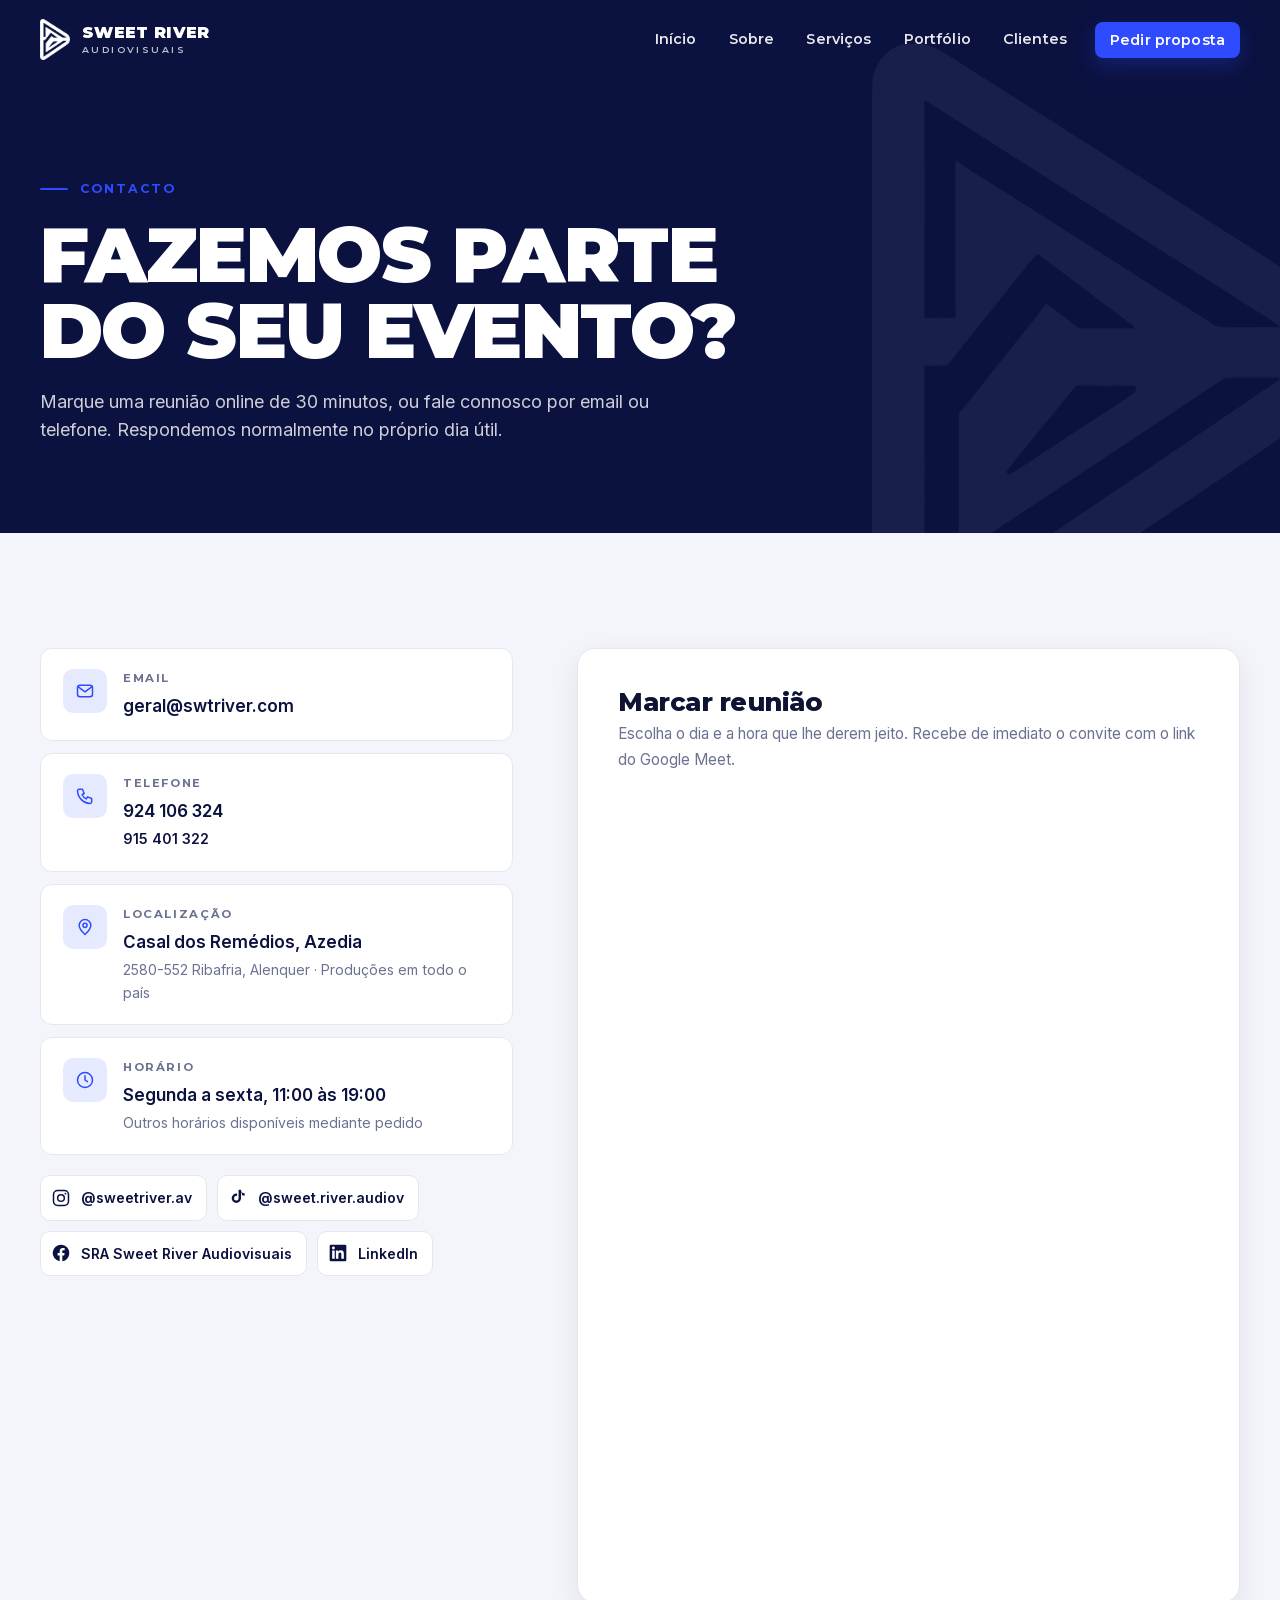
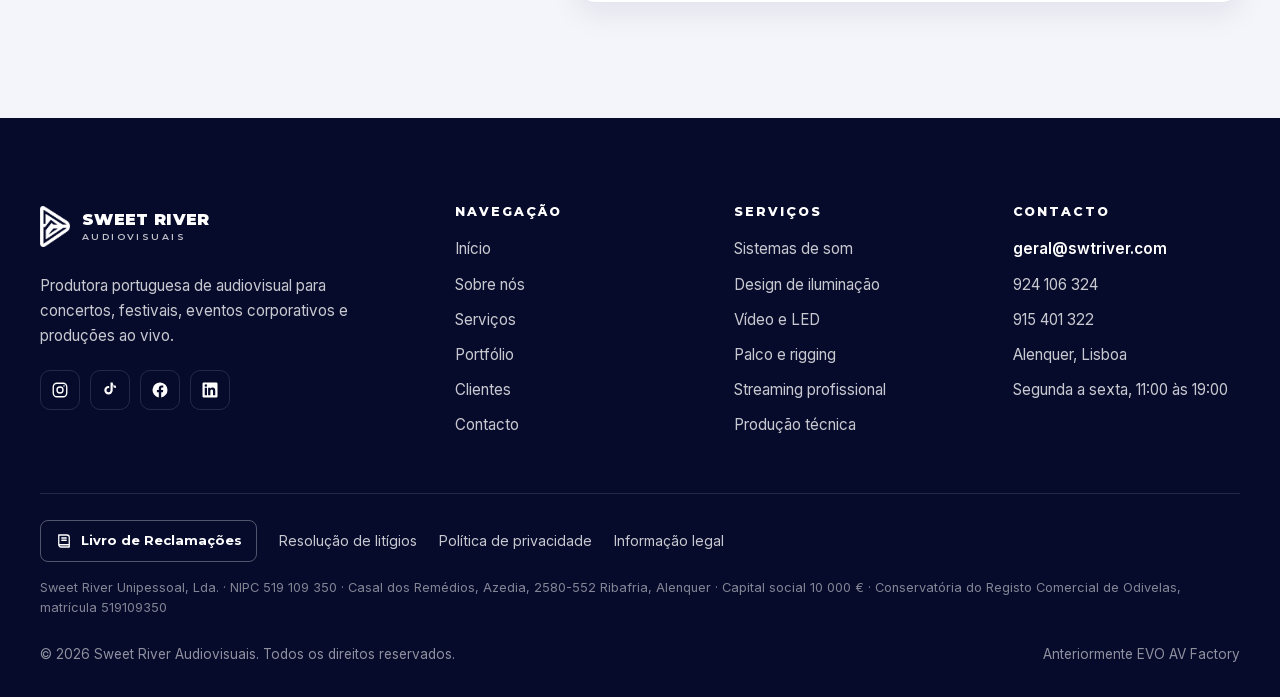
==== contacto.html @ 2d2d6ca2 "Mobile menu: white dropdown panel instead of full-screen overlay Co-Authored-By: Claude Fable 5.1 <n" ====
<!DOCTYPE html>
<html lang="pt">
<head>
  <meta charset="UTF-8" />
  <meta name="viewport" content="width=device-width, initial-scale=1.0" />
  <title>Contacto | Sweet River Audiovisuais</title>
  <meta name="description" content="Peça uma proposta técnica à Sweet River Audiovisuais. Som, iluminação, vídeo, LED, palco e produção para o seu evento. Alenquer, Lisboa. 924 106 324 · geral@swtriver.com" />
  <link rel="canonical" href="https://evoav.pt/contacto.html" />
  <meta property="og:type" content="website" />
  <meta property="og:locale" content="pt_PT" />
  <meta property="og:site_name" content="Sweet River Audiovisuais" />
  <meta property="og:title" content="Contacto | Sweet River Audiovisuais" />
  <meta property="og:description" content="Fazemos parte do seu evento? Peça uma proposta técnica à medida." />
  <meta property="og:url" content="https://evoav.pt/contacto.html" />
  <meta property="og:image" content="https://evoav.pt/imagens/fotos/og-image.jpg" />
  <meta name="theme-color" content="#0b1240" />
  <link rel="icon" type="image/png" sizes="32x32" href="imagens/logo/favicon-32.png" />
  <link rel="icon" type="image/png" sizes="512x512" href="imagens/logo/favicon-512.png" />
  <link rel="apple-touch-icon" href="imagens/logo/apple-touch-icon.png" />
  <link rel="preload" href="assets/fonts/montserrat-latin.woff2" as="font" type="font/woff2" crossorigin />
  <link rel="preload" href="assets/fonts/inter-latin.woff2" as="font" type="font/woff2" crossorigin />
  <link rel="stylesheet" href="assets/css/fonts.css?v=20261106b" />
  <link rel="stylesheet" href="assets/css/style.css?v=20261106b" />
  <script>document.documentElement.classList.add('js');</script>
</head>
<body>
  <a class="skip-link" href="#conteudo">Saltar para o conteúdo</a>

  <nav class="nav" id="nav" aria-label="Navegação principal">
    <div class="container nav__row">
      <a href="index.html" class="brand" aria-label="Sweet River Audiovisuais, início">
        <span class="brand__mark" aria-hidden="true"></span>
        <span class="brand__text"><span class="brand__name">Sweet River</span><span class="brand__sub">Audiovisuais</span></span>
      </a>
      <button class="nav__toggle" id="navToggle" aria-expanded="false" aria-controls="navLinks" aria-label="Abrir menu"><span></span><span></span><span></span></button>
      <ul class="nav__links" id="navLinks">
        <li><a href="index.html">Início</a></li>
        <li><a href="index.html#sobre">Sobre</a></li>
        <li><a href="index.html#servicos">Serviços</a></li>
        <li><a href="portfolio.html">Portfólio</a></li>
        <li><a href="index.html#clientes">Clientes</a></li>
        <li><a href="contacto.html" class="btn btn--primary nav__cta" aria-current="page">Pedir proposta</a></li>
      </ul>
    </div>
  </nav>

  <main id="conteudo">
    <header class="page-head">
      <div class="container">
        <p class="eyebrow" data-reveal>Contacto</p>
        <h1 class="h-display" data-reveal style="--d:.06s">Fazemos parte do seu evento?</h1>
        <p class="lead" data-reveal style="--d:.12s">Marque uma reunião online de 30 minutos, ou fale connosco por email ou telefone. Respondemos normalmente no próprio dia útil.</p>
      </div>
    </header>

    <section class="section section--alt">
      <div class="container contact__grid">

        <div>
          <div class="info-list">
            <div class="info" data-reveal>
              <div class="info__icon" aria-hidden="true"><svg viewBox="0 0 24 24" fill="none"><rect x="3" y="5" width="18" height="14" rx="3" stroke="currentColor" stroke-width="1.8"/><path d="M4 7l8 6 8-6" stroke="currentColor" stroke-width="1.8" stroke-linecap="round" stroke-linejoin="round"/></svg></div>
              <div><span class="info__label">Email</span><a href="mailto:geral@swtriver.com">geral@swtriver.com</a></div>
            </div>
            <div class="info" data-reveal style="--d:.06s">
              <div class="info__icon" aria-hidden="true"><svg viewBox="0 0 24 24" fill="none"><path d="M5 4h4l2 5-2.5 1.5a11 11 0 0 0 5 5L15 13l5 2v4a2 2 0 0 1-2 2A16 16 0 0 1 3 6a2 2 0 0 1 2-2z" stroke="currentColor" stroke-width="1.8" stroke-linecap="round" stroke-linejoin="round"/></svg></div>
              <div><span class="info__label">Telefone</span><a href="tel:+351924106324">924 106 324</a><small><a href="tel:+351915401322">915 401 322</a></small></div>
            </div>
            <div class="info" data-reveal style="--d:.12s">
              <div class="info__icon" aria-hidden="true"><svg viewBox="0 0 24 24" fill="none"><path d="M12 21s7-6.2 7-11a7 7 0 1 0-14 0c0 4.8 7 11 7 11z" stroke="currentColor" stroke-width="1.8" stroke-linejoin="round"/><circle cx="12" cy="10" r="2.5" stroke="currentColor" stroke-width="1.8"/></svg></div>
              <div><span class="info__label">Localização</span><strong>Casal dos Remédios, Azedia</strong><small>2580-552 Ribafria, Alenquer · Produções em todo o país</small></div>
            </div>
            <div class="info" data-reveal style="--d:.18s">
              <div class="info__icon" aria-hidden="true"><svg viewBox="0 0 24 24" fill="none"><circle cx="12" cy="12" r="9" stroke="currentColor" stroke-width="1.8"/><path d="M12 7v5l3 2" stroke="currentColor" stroke-width="1.8" stroke-linecap="round" stroke-linejoin="round"/></svg></div>
              <div><span class="info__label">Horário</span><strong>Segunda a sexta, 11:00 às 19:00</strong><small>Outros horários disponíveis mediante pedido</small></div>
            </div>
          </div>

          <div class="socials" data-reveal style="--d:.24s" aria-label="Redes sociais">
            <a href="https://www.instagram.com/sweetriver.av/" target="_blank" rel="noopener"><svg viewBox="0 0 24 24" fill="none" aria-hidden="true"><rect x="3" y="3" width="18" height="18" rx="5" stroke="currentColor" stroke-width="1.8"/><circle cx="12" cy="12" r="4" stroke="currentColor" stroke-width="1.8"/><circle cx="17.3" cy="6.7" r="1.1" fill="currentColor"/></svg>@sweetriver.av</a>
            <a href="https://www.tiktok.com/@sweet.river.audiov" target="_blank" rel="noopener"><svg viewBox="0 0 24 24" fill="currentColor" aria-hidden="true"><path d="M16.6 5.8a4.3 4.3 0 0 1-1-.1v6.6a5.6 5.6 0 1 1-5.6-5.6c.3 0 .6 0 .9.1v2.9a2.7 2.7 0 1 0 1.8 2.6V2h2.9a4.3 4.3 0 0 0 4.3 4.3v2.9a7.2 7.2 0 0 1-3.3-.8z"/></svg>@sweet.river.audiov</a>
            <a href="https://www.facebook.com/search/pages/?q=SRA%20Sweet%20River%20Audiovisuais" target="_blank" rel="noopener"><svg viewBox="0 0 24 24" fill="currentColor" aria-hidden="true"><path d="M22 12a10 10 0 1 0-11.6 9.9v-7H7.9V12h2.5V9.8c0-2.5 1.5-3.9 3.8-3.9 1.1 0 2.2.2 2.2.2v2.5h-1.3c-1.2 0-1.6.8-1.6 1.6V12h2.8l-.4 2.9h-2.3v7A10 10 0 0 0 22 12z"/></svg>SRA Sweet River Audiovisuais</a>
            <a href="https://www.linkedin.com/search/results/companies/?keywords=SRA%20Sweet%20River%20Audiovisuais" target="_blank" rel="noopener"><svg viewBox="0 0 24 24" fill="currentColor" aria-hidden="true"><path d="M20.4 2H3.6A1.6 1.6 0 0 0 2 3.6v16.8A1.6 1.6 0 0 0 3.6 22h16.8a1.6 1.6 0 0 0 1.6-1.6V3.6A1.6 1.6 0 0 0 20.4 2zM8 19H5V9h3zM6.5 7.7A1.7 1.7 0 1 1 8.2 6a1.7 1.7 0 0 1-1.7 1.7zM19 19h-3v-4.9c0-1.2 0-2.7-1.6-2.7s-1.9 1.3-1.9 2.6V19h-3V9h2.9v1.4a3.2 3.2 0 0 1 2.9-1.6c3.1 0 3.7 2 3.7 4.7z"/></svg>LinkedIn</a>
          </div>
        </div>

        <div class="booking-card" id="reuniao" data-reveal style="--d:.1s">
          <div class="booking-card__head">
            <h2>Marcar reunião</h2>
            <p>Escolha o dia e a hora que lhe derem jeito. Recebe de imediato o convite com o link do Google Meet.</p>
          </div>
          <iframe src="https://calendar.google.com/calendar/appointments/schedules/AcZssZ2dxiLxt9Z3PYQD8b67V5HNtiJbDsd3cSq2D1EoiRdAi0SQQ4Rsc4NX3Q77rBlpBlhRh99kxcdv?gv=true" title="Marcar reunião com a Sweet River Audiovisuais" loading="lazy"></iframe>
        </div>

      </div>
    </section>

  </main>

  <footer class="footer">
    <div class="container">
      <div class="footer__grid">
        <div>
          <a href="index.html" class="brand" aria-label="Sweet River Audiovisuais">
            <span class="brand__mark" aria-hidden="true"></span>
            <span class="brand__text"><span class="brand__name">Sweet River</span><span class="brand__sub">Audiovisuais</span></span>
          </a>
          <p class="footer__tagline">Produtora portuguesa de audiovisual para concertos, festivais, eventos corporativos e produções ao vivo.</p>
          <div class="footer__social">
            <a href="https://www.instagram.com/sweetriver.av/" target="_blank" rel="noopener" aria-label="Instagram"><svg viewBox="0 0 24 24" fill="none" aria-hidden="true"><rect x="3" y="3" width="18" height="18" rx="5" stroke="currentColor" stroke-width="1.8"/><circle cx="12" cy="12" r="4" stroke="currentColor" stroke-width="1.8"/><circle cx="17.3" cy="6.7" r="1.1" fill="currentColor"/></svg></a>
            <a href="https://www.tiktok.com/@sweet.river.audiov" target="_blank" rel="noopener" aria-label="TikTok"><svg viewBox="0 0 24 24" fill="currentColor" aria-hidden="true"><path d="M16.6 5.8a4.3 4.3 0 0 1-1-.1v6.6a5.6 5.6 0 1 1-5.6-5.6c.3 0 .6 0 .9.1v2.9a2.7 2.7 0 1 0 1.8 2.6V2h2.9a4.3 4.3 0 0 0 4.3 4.3v2.9a7.2 7.2 0 0 1-3.3-.8z"/></svg></a>
            <a href="https://www.facebook.com/search/pages/?q=SRA%20Sweet%20River%20Audiovisuais" target="_blank" rel="noopener" aria-label="Facebook"><svg viewBox="0 0 24 24" fill="currentColor" aria-hidden="true"><path d="M22 12a10 10 0 1 0-11.6 9.9v-7H7.9V12h2.5V9.8c0-2.5 1.5-3.9 3.8-3.9 1.1 0 2.2.2 2.2.2v2.5h-1.3c-1.2 0-1.6.8-1.6 1.6V12h2.8l-.4 2.9h-2.3v7A10 10 0 0 0 22 12z"/></svg></a>
            <a href="https://www.linkedin.com/search/results/companies/?keywords=SRA%20Sweet%20River%20Audiovisuais" target="_blank" rel="noopener" aria-label="LinkedIn"><svg viewBox="0 0 24 24" fill="currentColor" aria-hidden="true"><path d="M20.4 2H3.6A1.6 1.6 0 0 0 2 3.6v16.8A1.6 1.6 0 0 0 3.6 22h16.8a1.6 1.6 0 0 0 1.6-1.6V3.6A1.6 1.6 0 0 0 20.4 2zM8 19H5V9h3zM6.5 7.7A1.7 1.7 0 1 1 8.2 6a1.7 1.7 0 0 1-1.7 1.7zM19 19h-3v-4.9c0-1.2 0-2.7-1.6-2.7s-1.9 1.3-1.9 2.6V19h-3V9h2.9v1.4a3.2 3.2 0 0 1 2.9-1.6c3.1 0 3.7 2 3.7 4.7z"/></svg></a>
          </div>
        </div>
        <div>
          <h4>Navegação</h4>
          <ul class="footer__links">
            <li><a href="index.html">Início</a></li>
            <li><a href="index.html#sobre">Sobre nós</a></li>
            <li><a href="index.html#servicos">Serviços</a></li>
            <li><a href="portfolio.html">Portfólio</a></li>
            <li><a href="index.html#clientes">Clientes</a></li>
            <li><a href="contacto.html">Contacto</a></li>
          </ul>
        </div>
        <div>
          <h4>Serviços</h4>
          <ul class="footer__links">
            <li><a href="index.html#servicos">Sistemas de som</a></li>
            <li><a href="index.html#servicos">Design de iluminação</a></li>
            <li><a href="index.html#servicos">Vídeo e LED</a></li>
            <li><a href="index.html#servicos">Palco e rigging</a></li>
            <li><a href="index.html#servicos">Streaming profissional</a></li>
            <li><a href="index.html#servicos">Produção técnica</a></li>
          </ul>
        </div>
        <div>
          <h4>Contacto</h4>
          <ul class="footer__links">
            <li><a href="mailto:geral@swtriver.com"><strong>geral@swtriver.com</strong></a></li>
            <li><a href="tel:+351924106324">924 106 324</a></li>
            <li><a href="tel:+351915401322">915 401 322</a></li>
            <li>Alenquer, Lisboa</li>
            <li>Segunda a sexta, 11:00 às 19:00</li>
          </ul>
        </div>
      </div>
      <div class="footer__legal">
        <ul class="footer__legal-links">
          <li><a class="footer__lr" href="https://www.livroreclamacoes.pt/" target="_blank" rel="noopener"><svg viewBox="0 0 24 24" fill="none" aria-hidden="true"><path d="M5 4h11a3 3 0 0 1 3 3v13H8a3 3 0 0 1-3-3V4zM5 17h14M9 8h6M9 11h6" stroke="currentColor" stroke-width="1.7" stroke-linecap="round" stroke-linejoin="round"/></svg>Livro de Reclamações</a></li>
          <li><a href="legal.html#ral">Resolução de litígios</a></li>
          <li><a href="legal.html#privacidade">Política de privacidade</a></li>
          <li><a href="legal.html">Informação legal</a></li>
        </ul>
        <p>Sweet River Unipessoal, Lda. · NIPC 519 109 350 · Casal dos Remédios, Azedia, 2580-552 Ribafria, Alenquer · Capital social 10 000 € · Conservatória do Registo Comercial de Odivelas, matrícula 519109350</p>
      </div>
      <div class="footer__bottom">
        <span>© <span data-year>2026</span> Sweet River Audiovisuais. Todos os direitos reservados.</span>
        <span>Anteriormente EVO AV Factory</span>
      </div>
    </div>
  </footer>

  <script src="assets/js/main.js?v=20261106b" defer></script>
</body>
</html>
---- assets/css/fonts.css ----
/* Fontes alojadas localmente (Montserrat e Inter, licença OFL) */
@font-face { font-family: 'Inter'; font-style: normal; font-weight: 400 600; font-display: swap; src: url('../fonts/inter-latin-ext.woff2') format('woff2'); unicode-range: U+0100-02BA, U+02BD-02C5, U+02C7-02CC, U+02CE-02D7, U+02DD-02FF, U+0304, U+0308, U+0329, U+1D00-1DBF, U+1E00-1E9F, U+1EF2-1EFF, U+2020, U+20A0-20AB, U+20AD-20C4, U+2113, U+2C60-2C7F, U+A720-A7FF; }
@font-face { font-family: 'Inter'; font-style: normal; font-weight: 400 600; font-display: swap; src: url('../fonts/inter-latin.woff2') format('woff2'); unicode-range: U+0000-00FF, U+0131, U+0152-0153, U+02BB-02BC, U+02C6, U+02DA, U+02DC, U+0304, U+0308, U+0329, U+2000-206F, U+20AC, U+2122, U+2191, U+2193, U+2212, U+2215, U+FEFF, U+FFFD; }
@font-face { font-family: 'Montserrat'; font-style: normal; font-weight: 600 900; font-display: swap; src: url('../fonts/montserrat-latin-ext.woff2') format('woff2'); unicode-range: U+0100-02BA, U+02BD-02C5, U+02C7-02CC, U+02CE-02D7, U+02DD-02FF, U+0304, U+0308, U+0329, U+1D00-1DBF, U+1E00-1E9F, U+1EF2-1EFF, U+2020, U+20A0-20AB, U+20AD-20C4, U+2113, U+2C60-2C7F, U+A720-A7FF; }
@font-face { font-family: 'Montserrat'; font-style: normal; font-weight: 600 900; font-display: swap; src: url('../fonts/montserrat-latin.woff2') format('woff2'); unicode-range: U+0000-00FF, U+0131, U+0152-0153, U+02BB-02BC, U+02C6, U+02DA, U+02DC, U+0304, U+0308, U+0329, U+2000-206F, U+20AC, U+2122, U+2191, U+2193, U+2212, U+2215, U+FEFF, U+FFFD; }
---- assets/css/style.css ----
/* ==========================================================================
   Sweet River Audiovisuais — folha de estilos partilhada
   ========================================================================== */

:root {
  --navy: #0b1240;
  --navy-900: #070b2b;
  --navy-700: #141c55;
  --blue: #2f4bff;
  --blue-600: #2238d6;
  --blue-100: #e6eaff;
  --ink: #0e1333;
  --ink-2: #3a4062;
  --muted: #6b7190;
  --bg: #ffffff;
  --bg-2: #f4f5fa;
  --line: #e4e7f0;
  --line-dark: rgba(255, 255, 255, 0.12);
  --white: #ffffff;

  --font-d: 'Montserrat', 'Helvetica Neue', Arial, sans-serif;
  --font-b: 'Inter', 'Helvetica Neue', Arial, sans-serif;

  --container: 1200px;
  --gutter: clamp(20px, 4vw, 40px);
  --section: clamp(72px, 9vw, 128px);
  --r: 12px;
  --r-lg: 18px;
  --ease: cubic-bezier(0.2, 0.7, 0.2, 1);
  --shadow: 0 10px 30px rgba(11, 18, 64, 0.08);
  --shadow-lg: 0 24px 60px rgba(11, 18, 64, 0.16);
}

/* ---------- Reset ---------- */
*, *::before, *::after { box-sizing: border-box; margin: 0; padding: 0; }
html { scroll-behavior: smooth; scroll-padding-top: 88px; -webkit-text-size-adjust: 100%; }
body {
  font-family: var(--font-b);
  font-size: 17px;
  line-height: 1.65;
  color: var(--ink);
  background: var(--bg);
  -webkit-font-smoothing: antialiased;
  overflow-x: hidden;
}
img, video { display: block; max-width: 100%; }
img { height: auto; }
a { color: inherit; text-decoration: none; }
ul { list-style: none; }
button { font: inherit; color: inherit; background: none; border: 0; cursor: pointer; }
input, select, textarea { font: inherit; color: inherit; }
:focus-visible { outline: 3px solid var(--blue); outline-offset: 3px; border-radius: 4px; }
::selection { background: var(--blue); color: #fff; }

.skip-link {
  position: absolute; left: 16px; top: -60px; z-index: 1000;
  background: var(--blue); color: #fff; padding: 10px 16px; border-radius: 8px; font-weight: 600;
  transition: top .2s;
}
.skip-link:focus { top: 16px; }

/* ---------- Typography ---------- */
h1, h2, h3, h4 { font-family: var(--font-d); font-weight: 800; line-height: 1.02; letter-spacing: -0.02em; color: var(--ink); }
.h-display { font-size: clamp(2.5rem, 6.2vw, 4.8rem); font-weight: 900; text-transform: uppercase; line-height: 0.98; }
.h-section { font-size: clamp(1.9rem, 3.6vw, 2.9rem); }
.h-card { font-size: 1.25rem; font-weight: 800; line-height: 1.2; }
.lead { font-size: clamp(1.05rem, 1.4vw, 1.25rem); color: var(--ink-2); line-height: 1.6; }
.eyebrow {
  display: inline-flex; align-items: center; gap: 12px;
  font-family: var(--font-d); font-size: 0.78rem; font-weight: 700; letter-spacing: 0.16em; text-transform: uppercase;
  color: var(--blue); margin-bottom: 18px;
}
.eyebrow::before { content: ""; width: 28px; height: 2px; background: currentColor; border-radius: 2px; }
.on-dark h1, .on-dark h2, .on-dark h3 { color: #fff; }
.on-dark .lead, .on-dark p { color: rgba(255, 255, 255, 0.78); }
.on-dark .eyebrow { color: #8fa0ff; }

/* ---------- Layout ---------- */
.container { width: min(100% - 2 * var(--gutter), var(--container)); margin-inline: auto; }
.section { padding-block: var(--section); }
.section--tight { padding-block: clamp(56px, 7vw, 96px); }
.section--alt { background: var(--bg-2); }
.section--dark { background: var(--navy); color: #fff; }
.section-head { max-width: 720px; margin-bottom: clamp(40px, 5vw, 64px); }
.section-head--center { margin-inline: auto; text-align: center; }
.section-head--center .eyebrow { justify-content: center; }
.section-head p { margin-top: 16px; }
.section-head--row { display: flex; align-items: flex-end; justify-content: space-between; gap: 32px; max-width: none; }
.section-head--row > div { max-width: 720px; }

/* ---------- Buttons ---------- */
.btn {
  display: inline-flex; align-items: center; justify-content: center; gap: 10px;
  padding: 15px 26px; border-radius: 8px;
  font-family: var(--font-d); font-weight: 700; font-size: 0.95rem; letter-spacing: 0.01em; line-height: 1;
  border: 1.5px solid transparent; transition: background-color .25s var(--ease), color .25s var(--ease), border-color .25s var(--ease), transform .25s var(--ease), box-shadow .25s var(--ease);
  white-space: nowrap;
}
.btn svg { width: 18px; height: 18px; flex: none; transition: transform .25s var(--ease); }
.btn:hover svg { transform: translateX(3px); }
.btn--primary { background: var(--blue); color: #fff; box-shadow: 0 8px 20px rgba(47, 75, 255, 0.25); }
.btn--primary:hover { background: var(--blue-600); transform: translateY(-1px); }
.btn--ghost { border-color: rgba(255, 255, 255, 0.4); color: #fff; }
.btn--ghost:hover { border-color: #fff; background: rgba(255, 255, 255, 0.08); }
.btn--outline { border-color: var(--navy); color: var(--navy); }
.btn--outline:hover { background: var(--navy); color: #fff; }
.btn--lg { padding: 18px 32px; font-size: 1rem; }
.link-arrow {
  display: inline-flex; align-items: center; gap: 8px; font-family: var(--font-d); font-weight: 700; font-size: 0.95rem; color: var(--blue);
}
.link-arrow svg { width: 18px; height: 18px; transition: transform .25s var(--ease); }
.link-arrow:hover svg { transform: translateX(4px); }

/* ---------- Navigation ---------- */
.nav {
  position: fixed; inset: 0 0 auto 0; z-index: 100;
  padding: 18px 0;
  color: #fff;
  transition: background-color .3s var(--ease), color .3s var(--ease), box-shadow .3s var(--ease), padding .3s var(--ease);
}
.nav__row { display: flex; align-items: center; justify-content: space-between; gap: 24px; }
.nav.is-scrolled { background: rgba(255, 255, 255, 0.94); color: var(--ink); box-shadow: 0 1px 0 var(--line), 0 10px 30px rgba(11, 18, 64, 0.06); padding: 12px 0; backdrop-filter: saturate(160%) blur(12px); -webkit-backdrop-filter: saturate(160%) blur(12px); }

.brand { display: inline-flex; align-items: center; gap: 12px; color: inherit; }
.brand__mark {
  width: 30px; height: 41px; flex: none; background: currentColor;
  -webkit-mask: url('../../imagens/logo/mark-white.png') center / contain no-repeat;
  mask: url('../../imagens/logo/mark-white.png') center / contain no-repeat;
}
.brand__text { display: flex; flex-direction: column; line-height: 1; font-family: var(--font-d); }
.brand__name { font-weight: 900; font-size: 1rem; letter-spacing: 0.02em; text-transform: uppercase; }
.brand__sub { font-weight: 600; font-size: 0.58rem; letter-spacing: 0.26em; text-transform: uppercase; margin-top: 4px; opacity: 0.75; }
.nav.is-scrolled .brand__mark { background: var(--navy); }

.nav__links { display: flex; align-items: center; gap: 4px; }
.nav__links a {
  display: inline-block; padding: 10px 14px; border-radius: 8px;
  font-family: var(--font-d); font-weight: 600; font-size: 0.9rem; letter-spacing: 0.01em;
  opacity: 0.9; transition: opacity .2s, background-color .2s;
}
.nav__links a:hover { opacity: 1; background: rgba(255, 255, 255, 0.1); }
.nav.is-scrolled .nav__links a:hover { background: var(--bg-2); }
.nav__links a[aria-current="page"] { opacity: 1; }
.nav__cta { margin-left: 10px; padding: 12px 20px; font-size: 0.88rem; }
.nav.is-scrolled .nav__cta { box-shadow: none; }

.nav__toggle {
  display: none; width: 46px; height: 46px; border-radius: 10px; align-items: center; justify-content: center;
  position: relative; z-index: 2;
}
.nav__toggle span { display: block; width: 22px; height: 2px; background: currentColor; border-radius: 2px; position: absolute; transition: transform .3s var(--ease), opacity .2s; }
.nav__toggle span:nth-child(1) { transform: translateY(-7px); }
.nav__toggle span:nth-child(3) { transform: translateY(7px); }
.nav__toggle[aria-expanded="true"] span:nth-child(1) { transform: rotate(45deg); }
.nav__toggle[aria-expanded="true"] span:nth-child(2) { opacity: 0; }
.nav__toggle[aria-expanded="true"] span:nth-child(3) { transform: rotate(-45deg); }

@media (max-width: 900px) {
  .nav__toggle { display: inline-flex; }
  .brand { position: relative; z-index: 2; }
  .nav.menu-open { color: var(--ink); }
  .nav.menu-open .brand__mark { background: var(--navy); }
  .nav.menu-open::before { content: ""; position: fixed; inset: 0; z-index: 0; background: rgba(11, 18, 64, 0.45); }
  .nav__links {
    position: fixed; left: 0; right: 0; top: 0; z-index: 1;
    max-height: 100svh; overflow-y: auto;
    flex-direction: column; align-items: stretch; gap: 0;
    padding: 78px var(--gutter) 20px;
    background: #fff; color: var(--ink);
    box-shadow: 0 24px 48px rgba(11, 18, 64, 0.16);
    opacity: 0; visibility: hidden; transform: translateY(-10px);
    transition: opacity .25s var(--ease), transform .25s var(--ease), visibility 0s linear .25s;
  }
  .nav__links.is-open { opacity: 1; visibility: visible; transform: none; transition-delay: 0s; }
  .nav__links li { border-top: 1px solid var(--line); }
  .nav__links a { display: block; padding: 15px 0; border-radius: 0; font-size: 1.02rem; font-weight: 600; letter-spacing: 0; opacity: 1; }
  .nav__links a:hover, .nav.is-scrolled .nav__links a:hover { background: transparent; color: var(--blue); }
  .nav__links a[aria-current="page"] { color: var(--blue); }
  .nav__links li:last-child { padding-top: 16px; }
  .nav__links .nav__cta { display: flex; justify-content: center; width: 100%; margin: 0; padding: 15px 20px; font-size: 0.95rem; border-radius: 12px; box-shadow: none; }
  .nav__links .nav__cta[aria-current="page"] { color: #fff; }
}

/* ---------- Hero ---------- */
.hero {
  position: relative; min-height: 100svh; display: flex; align-items: flex-end;
  background: var(--navy); color: #fff; overflow: hidden; isolation: isolate;
}
.hero__media { position: absolute; inset: 0; z-index: -2; }
.hero__media video, .hero__media img { width: 100%; height: 100%; object-fit: cover; }
.hero__overlay {
  position: absolute; inset: 0; z-index: -1;
  background:
    linear-gradient(180deg, rgba(11, 18, 64, 0.55) 0%, rgba(11, 18, 64, 0.25) 40%, rgba(11, 18, 64, 0.85) 100%),
    linear-gradient(90deg, rgba(11, 18, 64, 0.45) 0%, rgba(11, 18, 64, 0) 60%);
}
.hero__inner { padding: 160px 0 0; width: 100%; }
.hero__content { max-width: 860px; padding-bottom: clamp(56px, 8vw, 96px); }
.hero__content .eyebrow { color: #aab6ff; }
.hero__title { color: #fff; margin-bottom: 24px; text-wrap: balance; }
.hero__title em { font-style: normal; color: #8fa0ff; }
.hero__lead { max-width: 620px; color: rgba(255, 255, 255, 0.82); margin-bottom: 36px; }
.hero__actions { display: flex; flex-wrap: wrap; gap: 14px; }
.hero__bar {
  border-top: 1px solid var(--line-dark);
  padding: 20px 0;
}
.hero__bar .container { display: flex; align-items: center; justify-content: space-between; gap: 24px; flex-wrap: wrap; }
.hero__tags { display: flex; flex-wrap: wrap; gap: 8px 22px; font-family: var(--font-d); font-weight: 700; font-size: 0.8rem; letter-spacing: 0.18em; text-transform: uppercase; color: rgba(255, 255, 255, 0.85); }
.hero__tags li { display: flex; align-items: center; gap: 22px; }
.hero__tags li + li::before { content: ""; width: 4px; height: 4px; border-radius: 50%; background: #8fa0ff; }
.hero__scroll { display: inline-flex; align-items: center; gap: 10px; font-size: 0.8rem; color: rgba(255, 255, 255, 0.7); }
.hero__scroll svg { width: 16px; height: 16px; animation: nudge 1.8s var(--ease) infinite; }
@keyframes nudge { 0%, 100% { transform: translateY(0); } 50% { transform: translateY(4px); } }

/* ---------- Page header (sub páginas) ---------- */
.page-head { background: var(--navy); color: #fff; padding: 170px 0 clamp(56px, 7vw, 88px); position: relative; overflow: hidden; }
.page-head::after {
  content: ""; position: absolute; right: -4%; top: 8%; width: 36vw; max-width: 520px; aspect-ratio: 794 / 1081;
  background: url('../../imagens/logo/mark-white.png') center / contain no-repeat; opacity: 0.06; pointer-events: none;
}
.page-head h1 { color: #fff; max-width: 820px; text-wrap: balance; }
.page-head .lead { max-width: 640px; margin-top: 20px; color: rgba(255, 255, 255, 0.8); }

/* ---------- Sobre ---------- */
.about__grid { display: grid; grid-template-columns: minmax(0, 5fr) minmax(0, 6fr); gap: clamp(36px, 6vw, 88px); align-items: center; }
.about__media { position: relative; }
.about__media img { width: 100%; aspect-ratio: 4 / 5; object-fit: cover; border-radius: var(--r-lg); box-shadow: var(--shadow-lg); }
.about__stat {
  position: absolute; left: -16px; bottom: 36px; background: #fff; border-radius: 14px; padding: 18px 22px;
  box-shadow: var(--shadow-lg); display: flex; flex-direction: column; gap: 2px; min-width: 200px;
}
.about__stat strong { font-family: var(--font-d); font-size: 2rem; font-weight: 900; color: var(--navy); line-height: 1; }
.about__stat span { font-size: 0.85rem; color: var(--muted); font-weight: 500; }
.about__text p + p { margin-top: 16px; }
.pillars { display: grid; grid-template-columns: repeat(3, 1fr); gap: 12px; margin-top: 32px; }
.pillars li {
  display: flex; flex-direction: column; gap: 10px; padding: 16px; border: 1px solid var(--line); border-radius: var(--r); background: #fff;
  font-family: var(--font-d); font-weight: 700; font-size: 0.9rem; line-height: 1.25; color: var(--navy);
}
.pillars svg { width: 24px; height: 24px; color: var(--blue); }
.values { display: grid; grid-template-columns: repeat(3, 1fr); gap: clamp(20px, 3vw, 40px); margin-top: clamp(48px, 6vw, 80px); padding-top: clamp(40px, 5vw, 64px); border-top: 1px solid var(--line); }
.values h3 { font-size: 1.1rem; margin-bottom: 8px; display: flex; align-items: center; gap: 10px; }
.values h3::before { content: ""; width: 8px; height: 8px; border-radius: 50%; background: var(--blue); }
.values p { color: var(--ink-2); font-size: 0.98rem; }

/* ---------- Serviços ---------- */
.services { display: grid; grid-template-columns: repeat(3, 1fr); gap: clamp(18px, 2.4vw, 28px); }
.service {
  background: #fff; border: 1px solid var(--line); border-radius: var(--r-lg); overflow: hidden; display: flex; flex-direction: column;
  transition: transform .35s var(--ease), box-shadow .35s var(--ease);
}
.service:hover { transform: translateY(-4px); box-shadow: var(--shadow-lg); }
.service__media { aspect-ratio: 16 / 10; overflow: hidden; background: var(--navy); }
.service__media img { width: 100%; height: 100%; object-fit: cover; transition: transform .8s var(--ease); }
.service:hover .service__media img { transform: scale(1.04); }
.service__body { padding: 26px 26px 28px; display: flex; flex-direction: column; gap: 12px; flex: 1; }
.service__num { font-family: var(--font-d); font-weight: 700; font-size: 0.75rem; letter-spacing: 0.16em; color: var(--blue); }
.service__body p { color: var(--ink-2); font-size: 0.98rem; }
.service__list { margin-top: 6px; display: grid; gap: 8px; padding-top: 14px; border-top: 1px solid var(--line); }
.service__list li { display: flex; gap: 10px; font-size: 0.92rem; color: var(--ink-2); line-height: 1.45; }
.service__list li::before {
  content: ""; flex: none; width: 16px; height: 16px; margin-top: 3px; border-radius: 50%; background: var(--blue-100);
  -webkit-mask: none; position: relative;
}
.service__list li span { flex: 1; }
.service__list li::before {
  background: var(--blue-100) url("data:image/svg+xml,%3Csvg xmlns='http://www.w3.org/2000/svg' viewBox='0 0 16 16'%3E%3Cpath d='M4 8.5l2.5 2.5L12 5.5' fill='none' stroke='%232f4bff' stroke-width='1.8' stroke-linecap='round' stroke-linejoin='round'/%3E%3C/svg%3E") center / 12px no-repeat;
}

.fullprod {
  margin-top: clamp(32px, 4vw, 48px); background: var(--navy); color: #fff; border-radius: var(--r-lg);
  padding: clamp(32px, 4.5vw, 56px); display: grid; grid-template-columns: minmax(0, 2fr) minmax(0, 3fr); gap: clamp(28px, 4vw, 64px);
  position: relative; overflow: hidden;
}
.fullprod::after {
  content: ""; position: absolute; right: -6%; bottom: -30%; width: 34%; aspect-ratio: 794 / 1081;
  background: url('../../imagens/logo/mark-white.png') center / contain no-repeat; opacity: 0.05; pointer-events: none;
}
.fullprod h3 { color: #fff; font-size: clamp(1.5rem, 2.6vw, 2.1rem); margin-bottom: 14px; }
.fullprod p { color: rgba(255, 255, 255, 0.75); }
.fullprod .btn { margin-top: 24px; }
.fullprod__list { display: grid; grid-template-columns: repeat(2, 1fr); gap: 10px 28px; position: relative; z-index: 1; }
.fullprod__list li { display: flex; gap: 12px; align-items: flex-start; font-size: 0.95rem; color: rgba(255, 255, 255, 0.88); line-height: 1.4; padding: 6px 0; border-bottom: 1px solid var(--line-dark); }
.fullprod__list li::before { content: ""; flex: none; width: 6px; height: 6px; margin-top: 9px; border-radius: 50%; background: #8fa0ff; }

/* ---------- Portfólio ---------- */
.reels { display: grid; grid-template-columns: repeat(3, minmax(0, 1fr)); gap: clamp(16px, 2vw, 24px); }
.vtile {
  position: relative; border-radius: var(--r-lg); overflow: hidden; background: var(--navy); cursor: pointer;
  aspect-ratio: 9 / 16; box-shadow: var(--shadow);
}
.vtile--wide { aspect-ratio: 16 / 9; grid-column: 1 / -1; }
.vtile img, .vtile video { width: 100%; height: 100%; object-fit: cover; }
.vtile img { transition: transform .8s var(--ease), opacity .3s; }
.vtile:hover img { transform: scale(1.03); }
.vtile__play {
  position: absolute; inset: 0; display: flex; align-items: center; justify-content: center;
  background: linear-gradient(180deg, rgba(11, 18, 64, 0) 40%, rgba(11, 18, 64, 0.6) 100%);
  color: #fff; transition: opacity .3s;
}
.vtile__btn {
  width: 72px; height: 72px; border-radius: 50%; background: rgba(255, 255, 255, 0.14); border: 1.5px solid rgba(255, 255, 255, 0.5);
  display: flex; align-items: center; justify-content: center; backdrop-filter: blur(8px); -webkit-backdrop-filter: blur(8px);
  transition: transform .3s var(--ease), background-color .3s;
}
.vtile:hover .vtile__btn { transform: scale(1.06); background: var(--blue); border-color: var(--blue); }
.vtile__btn svg { width: 26px; height: 26px; margin-left: 4px; }
.vtile__label { position: absolute; left: 20px; bottom: 18px; right: 20px; font-family: var(--font-d); font-weight: 700; font-size: 0.85rem; letter-spacing: 0.04em; text-transform: uppercase; }
.vtile.is-playing .vtile__play { opacity: 0; pointer-events: none; }
.vtile.is-playing { cursor: default; }
.vtile:focus-visible { outline-offset: 4px; }

.masonry { columns: 3; column-gap: clamp(16px, 2vw, 24px); }
.masonry figure { break-inside: avoid; margin-bottom: clamp(16px, 2vw, 24px); border-radius: var(--r-lg); overflow: hidden; background: var(--navy); box-shadow: var(--shadow); }
.masonry img { width: 100%; height: auto; transition: transform .8s var(--ease); }
.masonry figure:hover img { transform: scale(1.03); }

/* ---------- Clientes ---------- */
.logos { display: grid; grid-template-columns: repeat(4, 1fr); gap: 14px; }
.logos li {
  display: flex; align-items: center; justify-content: center; min-height: 140px; padding: 22px 28px;
  background: #fff; border: 1px solid var(--line); border-radius: var(--r);
  transition: box-shadow .3s var(--ease), border-color .3s var(--ease);
}
.logos li:hover { box-shadow: var(--shadow); border-color: #d6daea; }
.logos img {
  max-height: 72px; max-width: 180px; width: auto; height: auto; object-fit: contain;
  filter: grayscale(1); opacity: 0.72; transition: filter .35s var(--ease), opacity .35s var(--ease);
}
.logos li:hover img { filter: none; opacity: 1; }
.logos__text { font-family: var(--font-d); font-weight: 800; font-size: 0.95rem; line-height: 1.15; text-transform: uppercase; letter-spacing: 0.02em; text-align: center; color: var(--navy); opacity: 0.72; transition: opacity .35s; }
.logos li:hover .logos__text { opacity: 1; }
.events { margin-top: clamp(32px, 4vw, 48px); display: flex; flex-wrap: wrap; align-items: center; justify-content: center; gap: 10px; }
.events__label { width: 100%; text-align: center; font-family: var(--font-d); font-weight: 700; font-size: 0.75rem; letter-spacing: 0.16em; text-transform: uppercase; color: var(--muted); margin-bottom: 6px; }
.events li:not(.events__label) { padding: 8px 14px; border-radius: 999px; background: var(--bg-2); border: 1px solid var(--line); font-size: 0.88rem; font-weight: 500; color: var(--ink-2); }

/* ---------- CTA ---------- */
.cta { background: var(--navy); color: #fff; position: relative; overflow: hidden; }
.cta::after {
  content: ""; position: absolute; right: -3%; top: -10%; width: 30vw; max-width: 440px; aspect-ratio: 794 / 1081;
  background: url('../../imagens/logo/mark-white.png') center / contain no-repeat; opacity: 0.06; pointer-events: none;
}
.cta__grid { display: grid; grid-template-columns: minmax(0, 3fr) minmax(0, 2fr); gap: 40px; align-items: center; position: relative; z-index: 1; }
.cta h2 { color: #fff; font-size: clamp(2rem, 4.4vw, 3.4rem); text-transform: uppercase; font-weight: 900; text-wrap: balance; }
.cta p { color: rgba(255, 255, 255, 0.78); margin-top: 16px; max-width: 560px; }
.cta__actions { display: flex; flex-wrap: wrap; gap: 14px; justify-content: flex-end; }

/* ---------- Contacto ---------- */
.contact__grid { display: grid; grid-template-columns: minmax(0, 5fr) minmax(0, 7fr); gap: clamp(32px, 5vw, 72px); align-items: start; }
.info-list { display: grid; gap: 12px; }
.info {
  display: flex; gap: 16px; align-items: flex-start; padding: 20px 22px; background: #fff; border: 1px solid var(--line); border-radius: var(--r);
  transition: box-shadow .3s var(--ease);
}
.info:hover { box-shadow: var(--shadow); }
.info__icon { flex: none; width: 44px; height: 44px; border-radius: 10px; background: var(--blue-100); color: var(--blue); display: flex; align-items: center; justify-content: center; }
.info__icon svg { width: 20px; height: 20px; }
.info__label { display: block; font-family: var(--font-d); font-weight: 700; font-size: 0.72rem; letter-spacing: 0.14em; text-transform: uppercase; color: var(--muted); margin-bottom: 4px; }
.info a, .info strong { font-weight: 600; color: var(--navy); }
.info a:hover { color: var(--blue); }
.info small { display: block; color: var(--muted); font-size: 0.88rem; margin-top: 2px; }
.socials { display: flex; flex-wrap: wrap; gap: 10px; margin-top: 20px; }
.socials a {
  display: inline-flex; align-items: center; gap: 10px; padding: 10px 14px 10px 10px; border: 1px solid var(--line); border-radius: 10px;
  font-size: 0.88rem; font-weight: 600; color: var(--navy); background: #fff; transition: border-color .25s, color .25s, box-shadow .25s;
}
.socials a:hover { border-color: var(--blue); color: var(--blue); box-shadow: var(--shadow); }
.socials svg { width: 20px; height: 20px; }

.form-card { background: #fff; border: 1px solid var(--line); border-radius: var(--r-lg); padding: clamp(24px, 3.5vw, 44px); box-shadow: var(--shadow); }
.form-card h2 { font-size: 1.6rem; margin-bottom: 6px; }
.form-card > p { color: var(--muted); font-size: 0.95rem; margin-bottom: 26px; }
.form { display: grid; gap: 18px; }
.form__row { display: grid; grid-template-columns: 1fr 1fr; gap: 18px; }
.form__field { display: grid; gap: 7px; }
.form__field label { font-family: var(--font-d); font-weight: 700; font-size: 0.8rem; letter-spacing: 0.04em; color: var(--navy); }
.form__field label span { color: var(--blue); }
.form__field input, .form__field select, .form__field textarea {
  width: 100%; padding: 13px 14px; border: 1.5px solid var(--line); border-radius: 9px; background: var(--bg-2);
  transition: border-color .2s, background-color .2s, box-shadow .2s; font-size: 0.98rem;
}
.form__field input:focus, .form__field select:focus, .form__field textarea:focus { outline: none; border-color: var(--blue); background: #fff; box-shadow: 0 0 0 4px rgba(47, 75, 255, 0.12); }
.form__field textarea { min-height: 150px; resize: vertical; }
.form__field select { appearance: none; -webkit-appearance: none; background-image: url("data:image/svg+xml,%3Csvg xmlns='http://www.w3.org/2000/svg' viewBox='0 0 20 20'%3E%3Cpath d='M6 8l4 4 4-4' fill='none' stroke='%236b7190' stroke-width='1.8' stroke-linecap='round' stroke-linejoin='round'/%3E%3C/svg%3E"); background-repeat: no-repeat; background-position: right 14px center; background-size: 18px; padding-right: 42px; }
.form__hint { font-size: 0.82rem; color: var(--muted); }
.form__hint a { color: var(--blue); font-weight: 500; text-decoration: underline; text-underline-offset: 2px; }
.form__submit { justify-self: start; }
.form__status { display: none; padding: 14px 16px; border-radius: 9px; font-size: 0.95rem; font-weight: 500; }
.form__status.is-ok { display: block; background: #e9f8ef; color: #136c3a; border: 1px solid #bfe8cf; }
.form__status.is-err { display: block; background: #fdecec; color: #9b1c1c; border: 1px solid #f5c2c2; }
.form__honey { position: absolute; left: -9999px; width: 1px; height: 1px; opacity: 0; }

/* ---------- Marcação de reunião (Google Calendar) ---------- */
.booking-card { background: #fff; border: 1px solid var(--line); border-radius: var(--r-lg); box-shadow: var(--shadow); overflow: hidden; }
.booking-card__head { padding: clamp(24px, 3.5vw, 40px) clamp(24px, 3.5vw, 40px) 10px; }
.booking-card__head h2 { font-size: 1.6rem; margin-bottom: 6px; }
.booking-card__head p { color: var(--muted); font-size: 0.95rem; }
.booking-card iframe { display: block; width: 100%; height: 820px; border: 0; }
@media (max-width: 640px) { .booking-card iframe { height: 880px; } }

/* ---------- Footer ---------- */
.footer { background: var(--navy-900); color: rgba(255, 255, 255, 0.78); padding: clamp(56px, 7vw, 88px) 0 32px; }
.footer__grid { display: grid; grid-template-columns: minmax(0, 1.6fr) repeat(3, minmax(0, 1fr)); gap: clamp(28px, 4vw, 56px); padding-bottom: clamp(36px, 5vw, 56px); border-bottom: 1px solid var(--line-dark); }
.footer .brand { color: #fff; }
.footer__tagline { margin-top: 18px; max-width: 360px; font-size: 0.95rem; }
.footer h4 { color: #fff; font-size: 0.78rem; letter-spacing: 0.16em; text-transform: uppercase; margin-bottom: 18px; }
.footer__links { display: grid; gap: 10px; font-size: 0.95rem; }
.footer__links a:hover { color: #fff; }
.footer__links strong { color: #fff; font-weight: 600; }
.footer__social { display: flex; gap: 10px; margin-top: 22px; }
.footer__social a { width: 40px; height: 40px; border-radius: 10px; border: 1px solid var(--line-dark); display: flex; align-items: center; justify-content: center; color: #fff; transition: background-color .25s, border-color .25s; }
.footer__social a:hover { background: var(--blue); border-color: var(--blue); }
.footer__social svg { width: 18px; height: 18px; }
.footer__bottom { display: flex; flex-wrap: wrap; justify-content: space-between; gap: 10px 24px; padding-top: 24px; font-size: 0.85rem; color: rgba(255, 255, 255, 0.55); }

/* ---------- Rodapé: informação legal ---------- */
.footer__legal { padding-top: 26px; display: grid; gap: 16px; }
.footer__legal p { font-size: 0.8rem; color: rgba(255, 255, 255, 0.5); line-height: 1.6; }
.footer__legal-links { display: flex; flex-wrap: wrap; align-items: center; gap: 10px 22px; font-size: 0.88rem; }
.footer__legal-links a { color: rgba(255, 255, 255, 0.78); }
.footer__legal-links a:hover { color: #fff; }
.footer__lr { display: inline-flex; align-items: center; gap: 8px; padding: 9px 14px; border: 1px solid rgba(255, 255, 255, 0.3); border-radius: 8px; color: #fff !important; font-family: var(--font-d); font-weight: 700; font-size: 0.82rem; transition: background-color .25s, border-color .25s; }
.footer__lr:hover { background: var(--blue); border-color: var(--blue); }
.footer__lr svg { width: 18px; height: 18px; }

/* ---------- Página legal ---------- */
.legal { max-width: 820px; }
.legal__toc { display: flex; flex-wrap: wrap; gap: 8px; margin-bottom: 8px; }
.legal__toc a { display: inline-block; padding: 8px 14px; border-radius: 999px; background: var(--bg-2); border: 1px solid var(--line); font-size: 0.88rem; font-weight: 500; color: var(--navy); transition: border-color .2s, color .2s; }
.legal__toc a:hover { border-color: var(--blue); color: var(--blue); }
.legal h2 { font-size: 1.55rem; margin: clamp(40px, 5vw, 56px) 0 14px; scroll-margin-top: 110px; }
.legal h3 { font-size: 1.08rem; margin: 26px 0 8px; }
.legal p, .legal li { color: var(--ink-2); font-size: 1rem; }
.legal p + p { margin-top: 12px; }
.legal ul:not(.legal__toc) { padding-left: 20px; list-style: disc; display: grid; gap: 6px; margin: 10px 0; }
.legal a:not(.btn):not(.legal__toc a) { color: var(--blue); font-weight: 500; text-decoration: underline; text-underline-offset: 3px; }
.legal .btn { margin: 6px 0 10px; white-space: normal; text-align: center; }
.legal table { width: 100%; border-collapse: collapse; margin: 14px 0 6px; font-size: 0.95rem; }
.legal th, .legal td { text-align: left; padding: 11px 12px; border-bottom: 1px solid var(--line); vertical-align: top; }
.legal th { width: 32%; color: var(--navy); font-family: var(--font-d); font-weight: 700; font-size: 0.76rem; letter-spacing: 0.06em; text-transform: uppercase; }
.legal td { color: var(--ink); }
.legal__updated { margin-top: 40px; font-size: 0.85rem; color: var(--muted); }
@media (max-width: 640px) { .legal th, .legal td { display: block; width: auto; } .legal th { padding-bottom: 2px; border: 0; } .legal td { padding-top: 0; } }

/* ---------- Reveal ---------- */
html.js [data-reveal] { opacity: 0; transform: translateY(18px); transition: opacity .8s var(--ease), transform .8s var(--ease); transition-delay: var(--d, 0s); }
html.js [data-reveal].is-in { opacity: 1; transform: none; }

@media (prefers-reduced-motion: reduce) {
  html { scroll-behavior: auto; }
  html.js [data-reveal] { opacity: 1; transform: none; transition: none; }
  .hero__scroll svg { animation: none; }
  .service, .service__media img, .vtile img, .masonry img, .btn { transition: none; }
}

/* ---------- Responsive ---------- */
@media (max-width: 1100px) {
  .logos { grid-template-columns: repeat(3, 1fr); }
}
@media (max-width: 960px) {
  .services { grid-template-columns: repeat(2, 1fr); }
  .about__grid { grid-template-columns: 1fr; }
  .about__media { max-width: 520px; }
  .about__stat { left: 16px; bottom: -22px; }
  .fullprod { grid-template-columns: 1fr; }
  .cta__grid { grid-template-columns: 1fr; }
  .cta__actions { justify-content: flex-start; }
  .contact__grid { grid-template-columns: 1fr; }
  .footer__grid { grid-template-columns: 1fr 1fr; }
  .masonry { columns: 2; }
  .section-head--row { flex-direction: column; align-items: flex-start; gap: 16px; }
}
@media (max-width: 640px) {
  body { font-size: 16px; }
  .hero__inner { padding-top: 120px; }
  .hero__bar .container { justify-content: center; }
  .hero__scroll { display: none; }
  .hero__tags { justify-content: center; gap: 8px 16px; }
  .hero__tags li { gap: 16px; }
  .hero__actions .btn { width: 100%; }
  .services { grid-template-columns: 1fr; }
  .pillars { grid-template-columns: 1fr; }
  .values { grid-template-columns: 1fr; gap: 24px; }
  .fullprod__list { grid-template-columns: 1fr; }
  .reels { grid-template-columns: 1fr; }
  .vtile { max-width: 420px; margin-inline: auto; }
  .vtile--wide { max-width: none; }
  .logos { grid-template-columns: repeat(2, 1fr); gap: 10px; }
  .logos li { min-height: 104px; padding: 18px; }
  .logos img { max-height: 56px; max-width: 130px; }
  .form__row { grid-template-columns: 1fr; }
  .footer__grid { grid-template-columns: 1fr; }
  .masonry { columns: 1; }
  .page-head { padding-top: 130px; }
  .cta__actions .btn { width: 100%; }
}
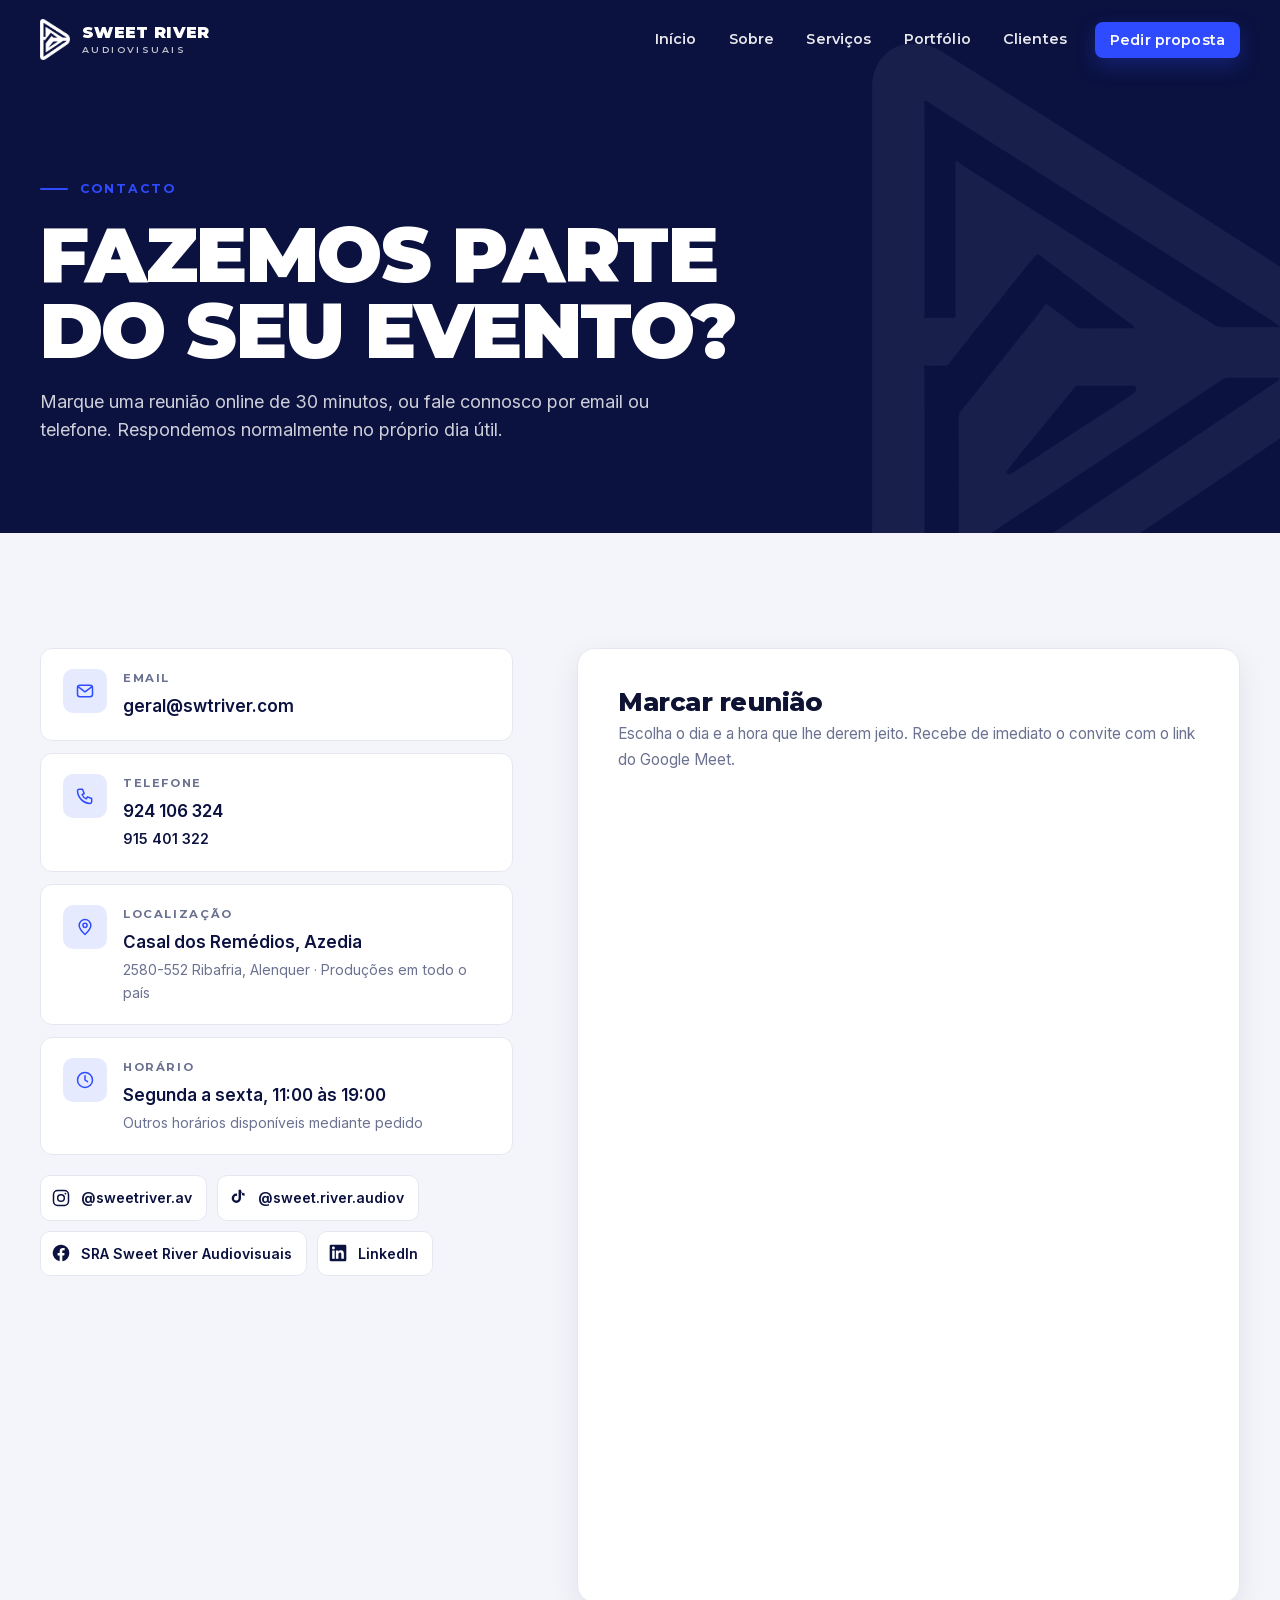
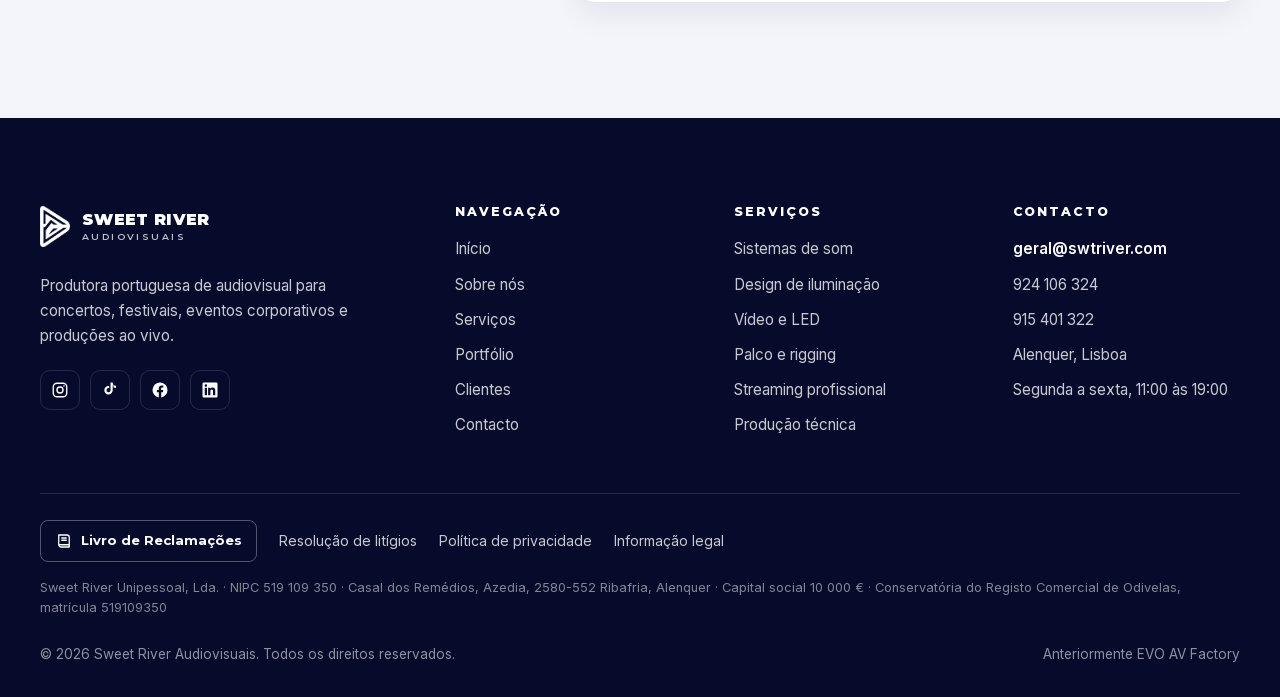
==== commit 0a3ae070: "Reveal: primeiro ecrã por CSS e rede de segurança sem JavaScript Co-Authored-By: Claude Fable 5.1 <n" ====
--- a/contacto.html
+++ b/contacto.html
@@ -19,8 +19,8 @@
   <link rel="apple-touch-icon" href="imagens/logo/apple-touch-icon.png" />
   <link rel="preload" href="assets/fonts/montserrat-latin.woff2" as="font" type="font/woff2" crossorigin />
   <link rel="preload" href="assets/fonts/inter-latin.woff2" as="font" type="font/woff2" crossorigin />
-  <link rel="stylesheet" href="assets/css/fonts.css?v=20261106b" />
-  <link rel="stylesheet" href="assets/css/style.css?v=20261106b" />
+  <link rel="stylesheet" href="assets/css/fonts.css?v=20261106c" />
+  <link rel="stylesheet" href="assets/css/style.css?v=20261106c" />
   <script>document.documentElement.classList.add('js');</script>
 </head>
 <body>
@@ -162,6 +162,6 @@
     </div>
   </footer>
 
-  <script src="assets/js/main.js?v=20261106b" defer></script>
+  <script src="assets/js/main.js?v=20261106c" defer></script>
 </body>
 </html>
--- a/assets/css/style.css
+++ b/assets/css/style.css
@@ -444,12 +444,15 @@
 @media (max-width: 640px) { .legal th, .legal td { display: block; width: auto; } .legal th { padding-bottom: 2px; border: 0; } .legal td { padding-top: 0; } }
 
 /* ---------- Reveal ---------- */
-html.js [data-reveal] { opacity: 0; transform: translateY(18px); transition: opacity .8s var(--ease), transform .8s var(--ease); transition-delay: var(--d, 0s); }
+@keyframes reveal-auto { to { opacity: 1; transform: none; } }
+html.js [data-reveal] { opacity: 0; transform: translateY(18px); transition: opacity .8s var(--ease), transform .8s var(--ease); transition-delay: var(--d, 0s); animation: reveal-auto .8s var(--ease) 2.5s forwards; }
 html.js [data-reveal].is-in { opacity: 1; transform: none; }
+/* primeiro ecrã: entra sempre por CSS, sem depender de JavaScript */
+html.js .hero [data-reveal], html.js .page-head [data-reveal] { animation: reveal-auto .8s var(--ease) calc(var(--d, 0s) + .1s) forwards; }
 
 @media (prefers-reduced-motion: reduce) {
   html { scroll-behavior: auto; }
-  html.js [data-reveal] { opacity: 1; transform: none; transition: none; }
+  html.js [data-reveal] { opacity: 1; transform: none; transition: none; animation: none; }
   .hero__scroll svg { animation: none; }
   .service, .service__media img, .vtile img, .masonry img, .btn { transition: none; }
 }
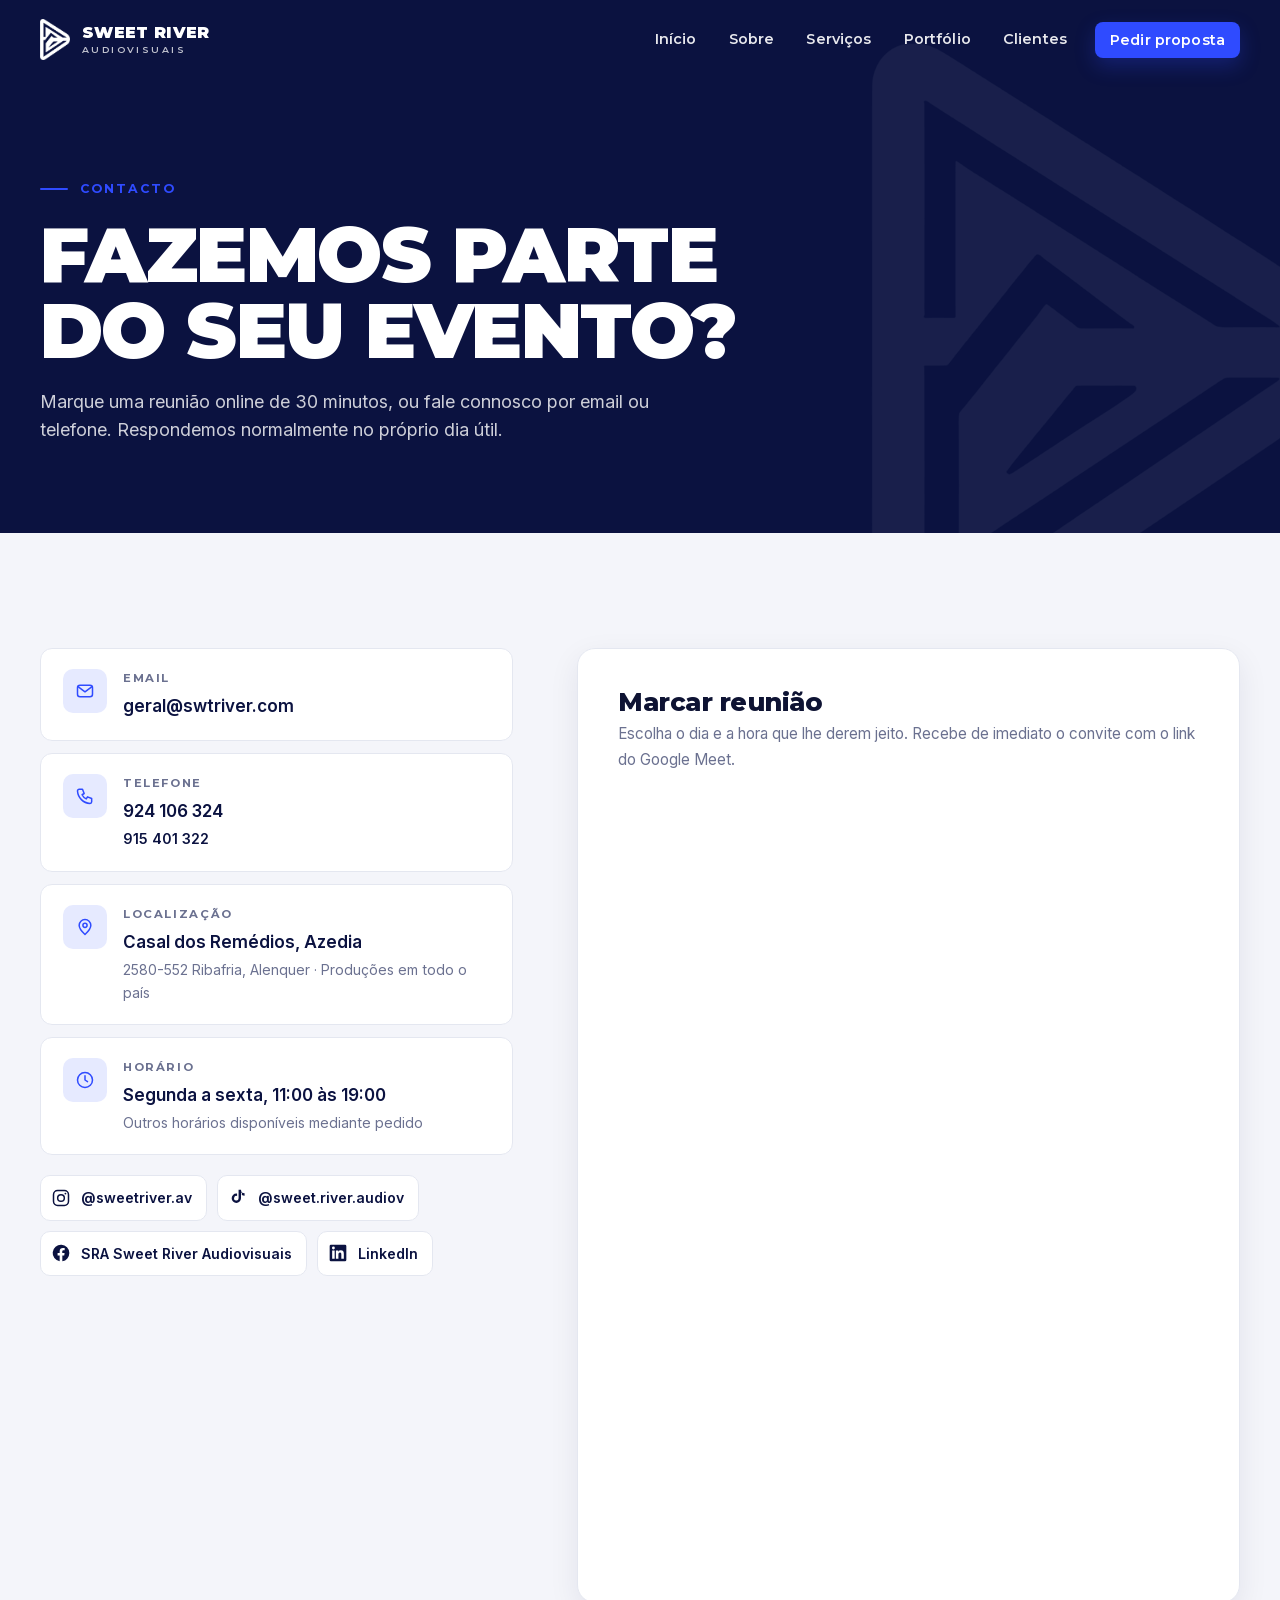
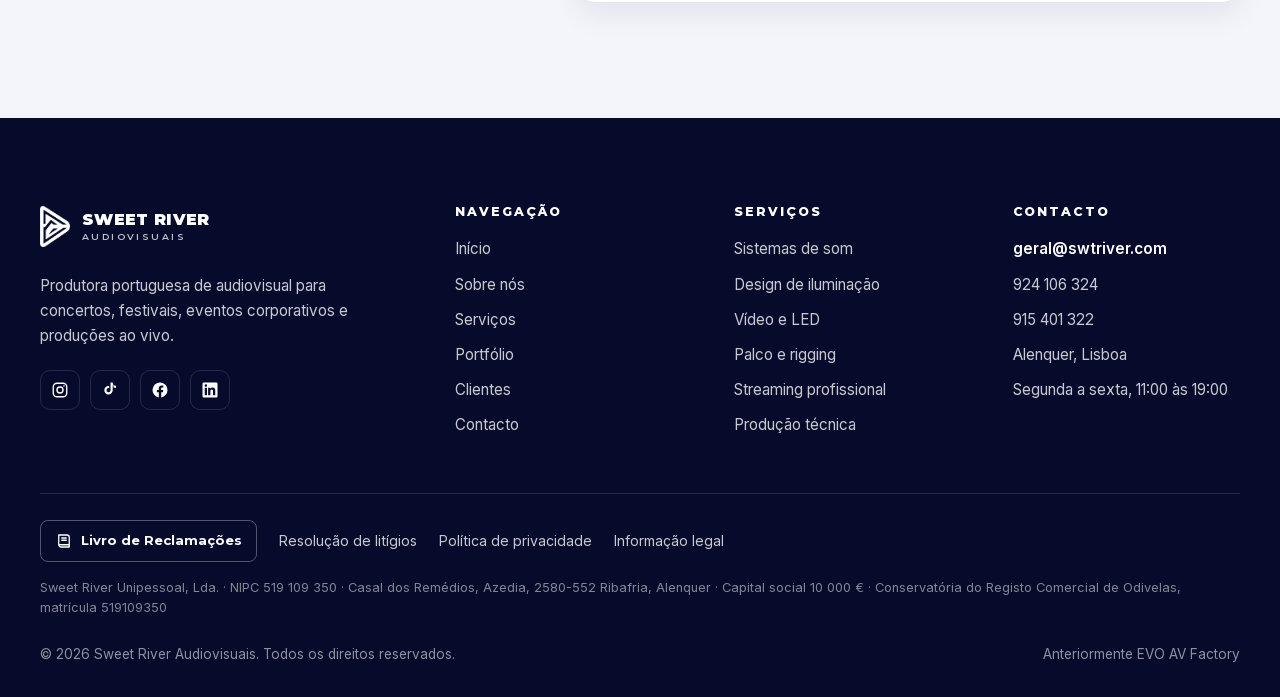
==== commit 8cc2baa4: "Domínio principal passa a swtriver.com Co-Authored-By: Claude Fable 5.1 <noreply@anthropic.com>" ====
--- a/contacto.html
+++ b/contacto.html
@@ -5,14 +5,14 @@
   <meta name="viewport" content="width=device-width, initial-scale=1.0" />
   <title>Contacto | Sweet River Audiovisuais</title>
   <meta name="description" content="Peça uma proposta técnica à Sweet River Audiovisuais. Som, iluminação, vídeo, LED, palco e produção para o seu evento. Alenquer, Lisboa. 924 106 324 · geral@swtriver.com" />
-  <link rel="canonical" href="https://evoav.pt/contacto.html" />
+  <link rel="canonical" href="https://swtriver.com/contacto.html" />
   <meta property="og:type" content="website" />
   <meta property="og:locale" content="pt_PT" />
   <meta property="og:site_name" content="Sweet River Audiovisuais" />
   <meta property="og:title" content="Contacto | Sweet River Audiovisuais" />
   <meta property="og:description" content="Fazemos parte do seu evento? Peça uma proposta técnica à medida." />
-  <meta property="og:url" content="https://evoav.pt/contacto.html" />
-  <meta property="og:image" content="https://evoav.pt/imagens/fotos/og-image.jpg" />
+  <meta property="og:url" content="https://swtriver.com/contacto.html" />
+  <meta property="og:image" content="https://swtriver.com/imagens/fotos/og-image.jpg" />
   <meta name="theme-color" content="#0b1240" />
   <link rel="icon" type="image/png" sizes="32x32" href="imagens/logo/favicon-32.png" />
   <link rel="icon" type="image/png" sizes="512x512" href="imagens/logo/favicon-512.png" />
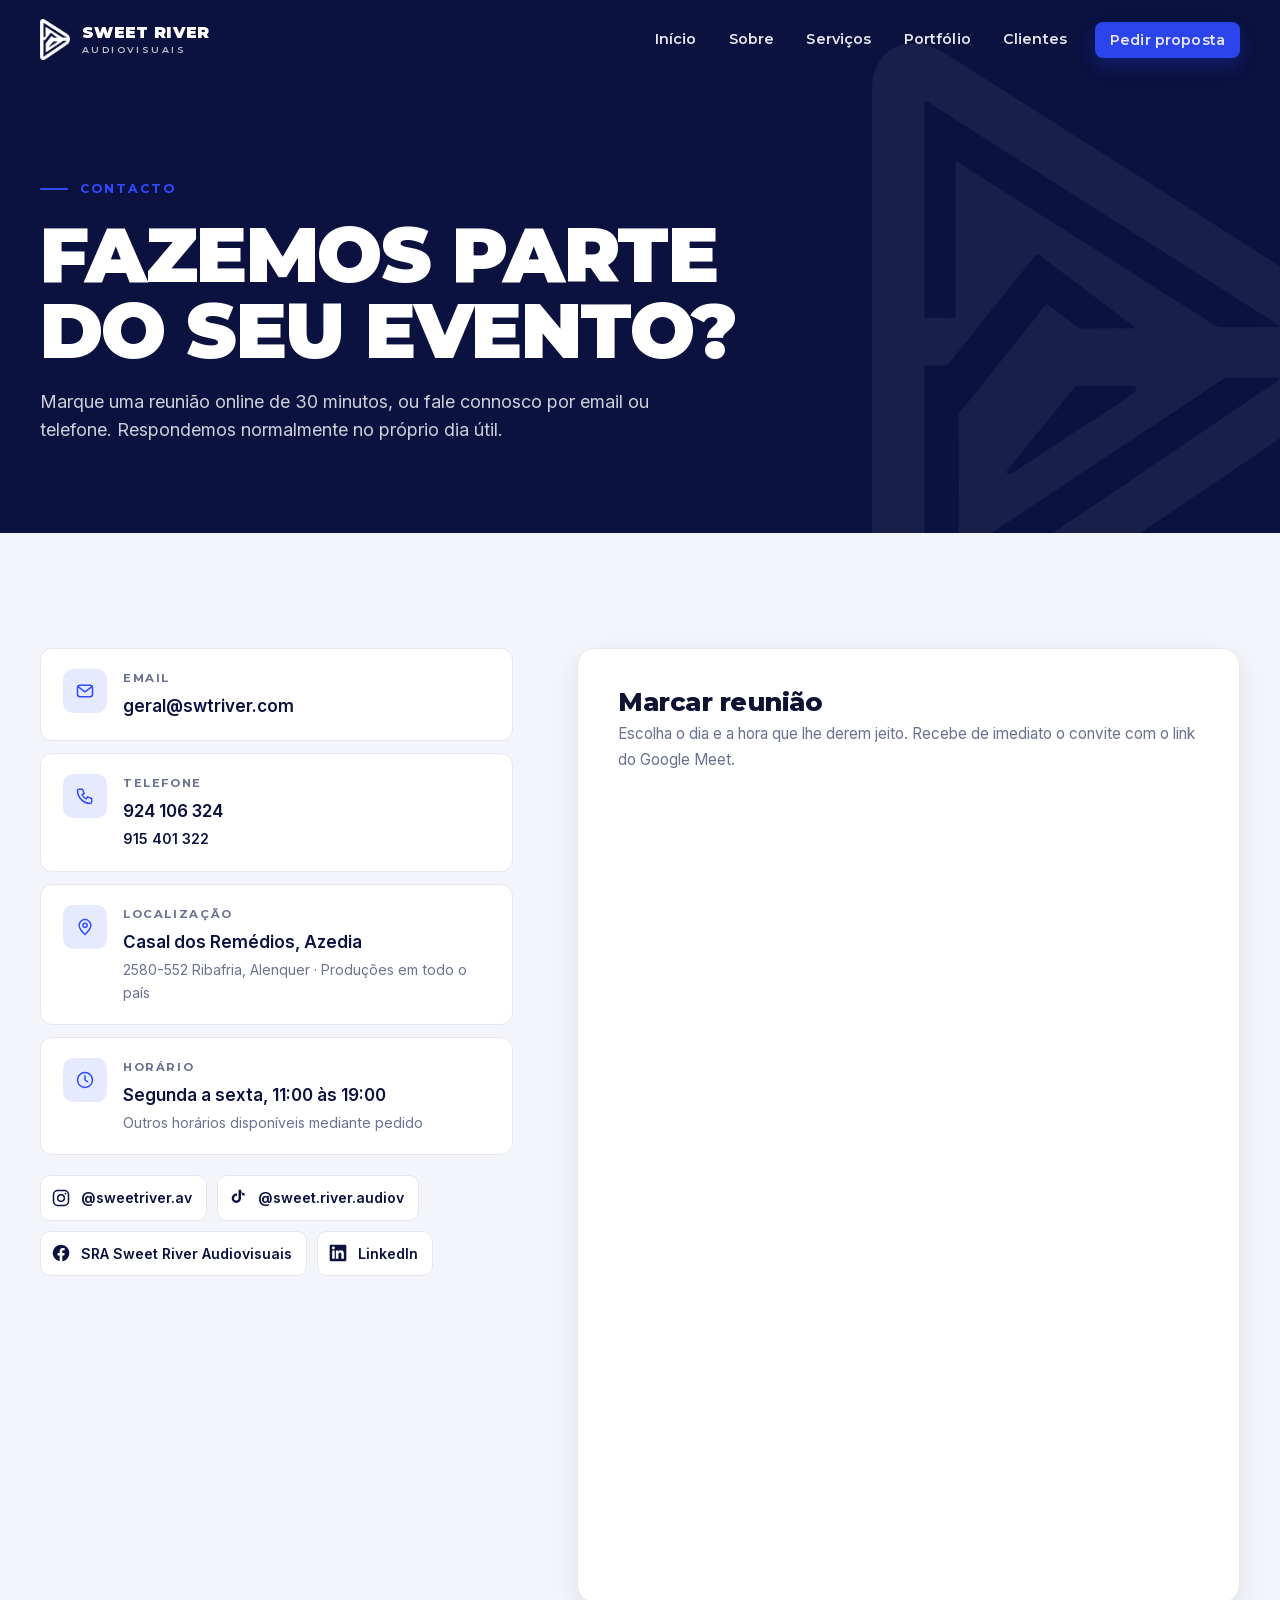
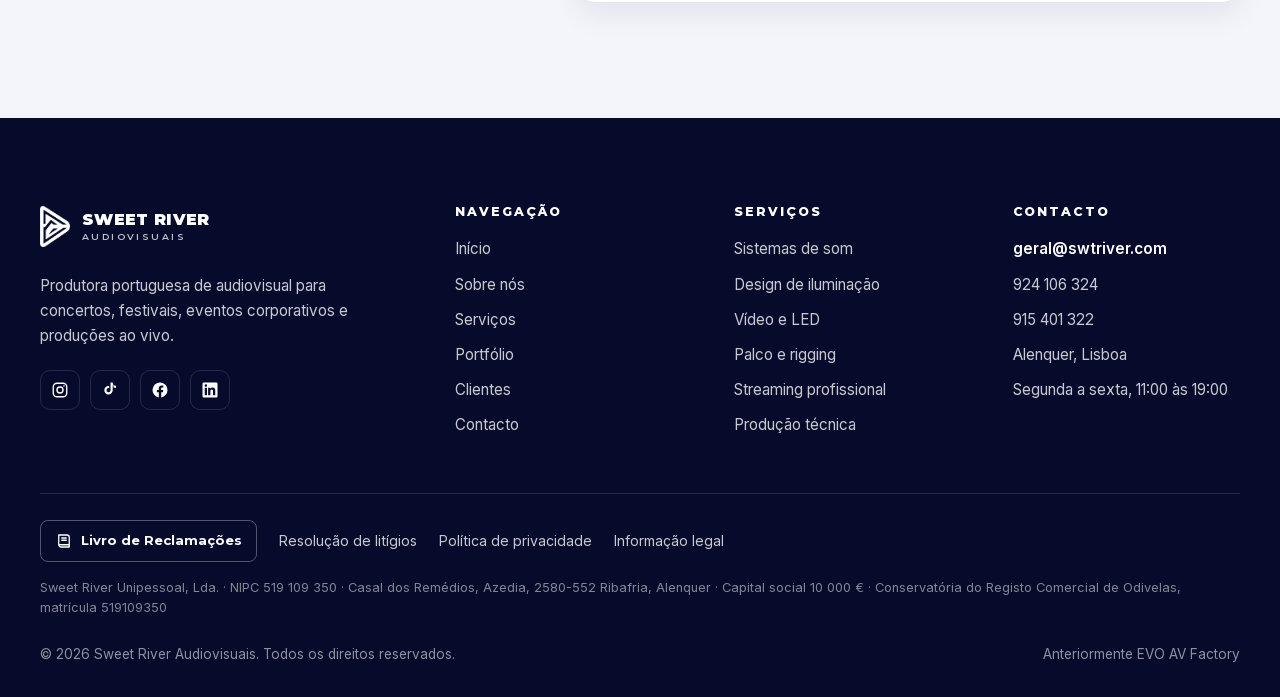
==== commit 0bcb8efc: "Menu: destaque da secção visível enquanto se percorre a página Co-Authored-By: Claude Fable 5.1 <nor" ====
--- a/contacto.html
+++ b/contacto.html
@@ -19,8 +19,8 @@
   <link rel="apple-touch-icon" href="imagens/logo/apple-touch-icon.png" />
   <link rel="preload" href="assets/fonts/montserrat-latin.woff2" as="font" type="font/woff2" crossorigin />
   <link rel="preload" href="assets/fonts/inter-latin.woff2" as="font" type="font/woff2" crossorigin />
-  <link rel="stylesheet" href="assets/css/fonts.css?v=20261106c" />
-  <link rel="stylesheet" href="assets/css/style.css?v=20261106c" />
+  <link rel="stylesheet" href="assets/css/fonts.css?v=20261106d" />
+  <link rel="stylesheet" href="assets/css/style.css?v=20261106d" />
   <script>document.documentElement.classList.add('js');</script>
 </head>
 <body>
@@ -162,6 +162,6 @@
     </div>
   </footer>
 
-  <script src="assets/js/main.js?v=20261106c" defer></script>
+  <script src="assets/js/main.js?v=20261106d" defer></script>
 </body>
 </html>
--- a/assets/css/style.css
+++ b/assets/css/style.css
@@ -140,7 +140,8 @@
 }
 .nav__links a:hover { opacity: 1; background: rgba(255, 255, 255, 0.1); }
 .nav.is-scrolled .nav__links a:hover { background: var(--bg-2); }
-.nav__links a[aria-current="page"] { opacity: 1; }
+.nav__links a:not(.nav__cta)[aria-current] { opacity: 1; background: rgba(255, 255, 255, 0.16); }
+.nav.is-scrolled .nav__links a:not(.nav__cta)[aria-current] { background: rgba(11, 18, 64, 0.08); }
 .nav__cta { margin-left: 10px; padding: 12px 20px; font-size: 0.88rem; }
 .nav.is-scrolled .nav__cta { box-shadow: none; }
 
@@ -175,7 +176,7 @@
   .nav__links li { border-top: 1px solid var(--line); }
   .nav__links a { display: block; padding: 15px 0; border-radius: 0; font-size: 1.02rem; font-weight: 600; letter-spacing: 0; opacity: 1; }
   .nav__links a:hover, .nav.is-scrolled .nav__links a:hover { background: transparent; color: var(--blue); }
-  .nav__links a[aria-current="page"] { color: var(--blue); }
+  .nav__links a:not(.nav__cta)[aria-current], .nav.is-scrolled .nav__links a:not(.nav__cta)[aria-current] { background: transparent; color: var(--blue); }
   .nav__links li:last-child { padding-top: 16px; }
   .nav__links .nav__cta { display: flex; justify-content: center; width: 100%; margin: 0; padding: 15px 20px; font-size: 0.95rem; border-radius: 12px; box-shadow: none; }
   .nav__links .nav__cta[aria-current="page"] { color: #fff; }
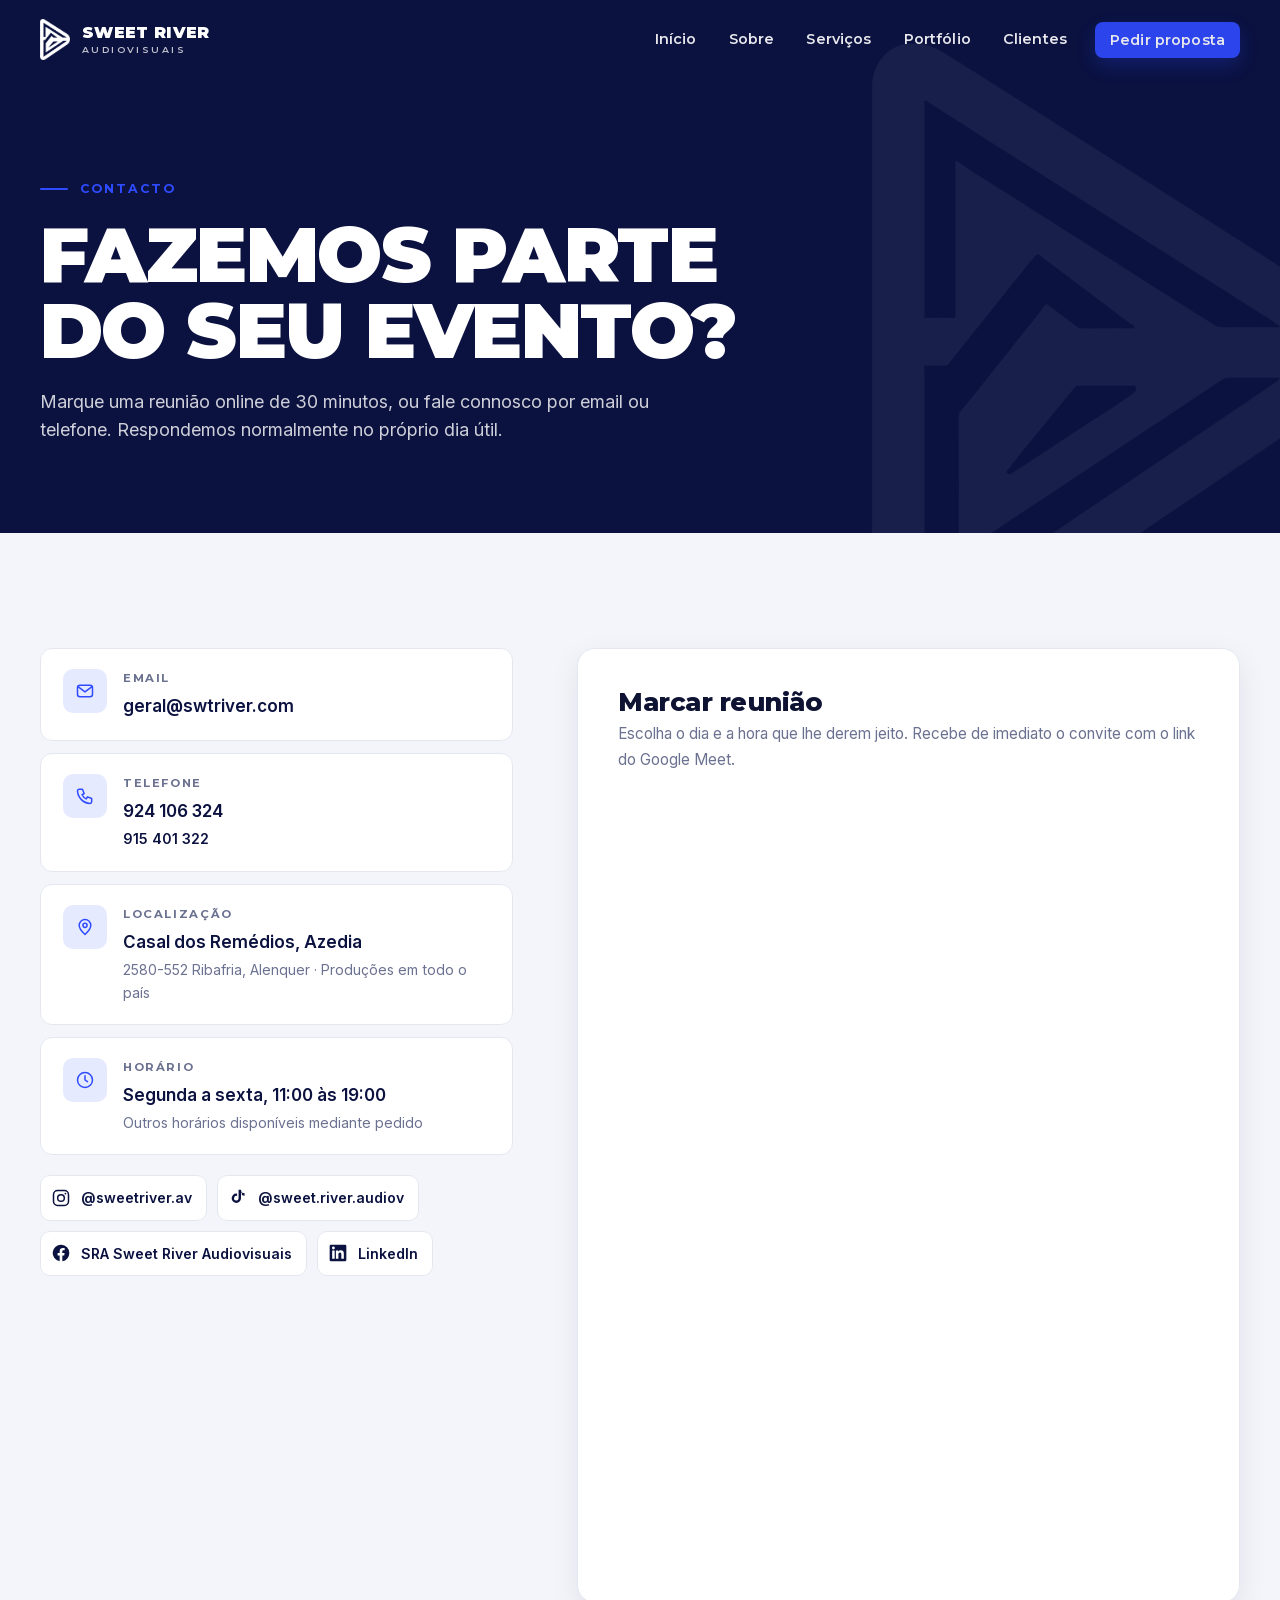
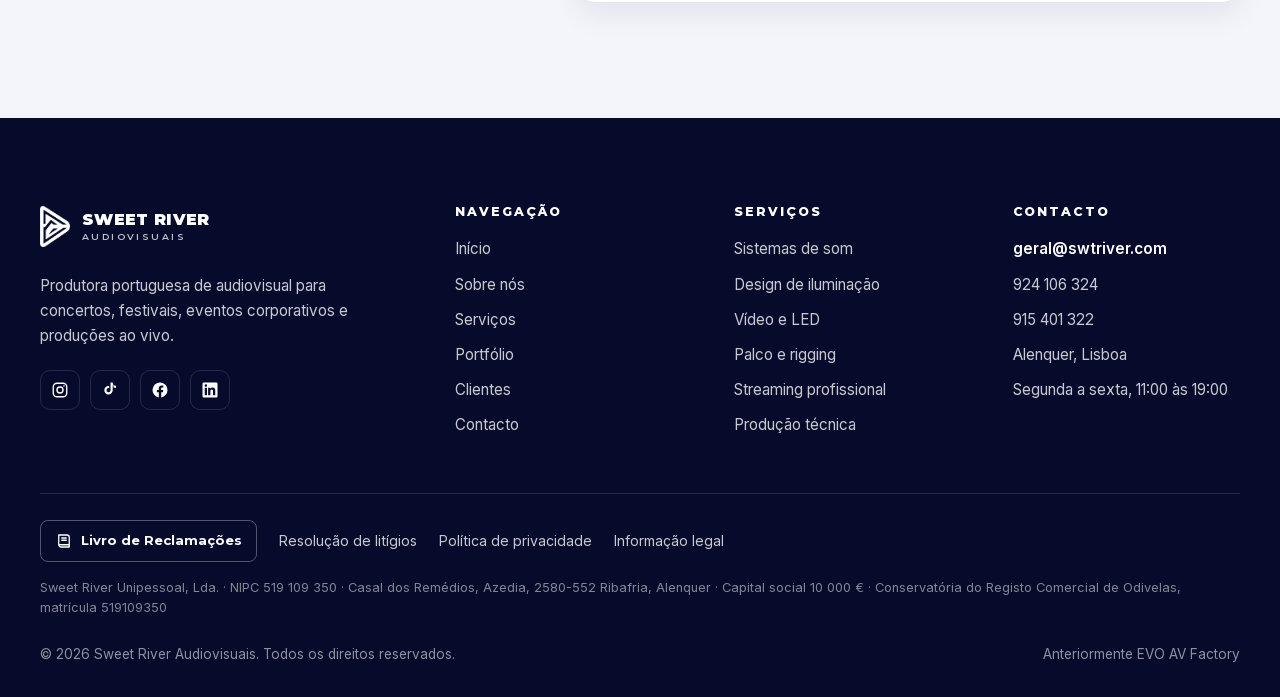
==== commit 49f15e15: "Topo no telemóvel: imagem fixa sem marca de água, véu mais escuro, sem barra de tags; vídeo só em ec" ====
--- a/contacto.html
+++ b/contacto.html
@@ -19,8 +19,8 @@
   <link rel="apple-touch-icon" href="imagens/logo/apple-touch-icon.png" />
   <link rel="preload" href="assets/fonts/montserrat-latin.woff2" as="font" type="font/woff2" crossorigin />
   <link rel="preload" href="assets/fonts/inter-latin.woff2" as="font" type="font/woff2" crossorigin />
-  <link rel="stylesheet" href="assets/css/fonts.css?v=20261106d" />
-  <link rel="stylesheet" href="assets/css/style.css?v=20261106d" />
+  <link rel="stylesheet" href="assets/css/fonts.css?v=20261106e" />
+  <link rel="stylesheet" href="assets/css/style.css?v=20261106e" />
   <script>document.documentElement.classList.add('js');</script>
 </head>
 <body>
@@ -162,6 +162,6 @@
     </div>
   </footer>
 
-  <script src="assets/js/main.js?v=20261106d" defer></script>
+  <script src="assets/js/main.js?v=20261106e" defer></script>
 </body>
 </html>
--- a/assets/css/style.css
+++ b/assets/css/style.css
@@ -195,6 +195,12 @@
     linear-gradient(180deg, rgba(11, 18, 64, 0.55) 0%, rgba(11, 18, 64, 0.25) 40%, rgba(11, 18, 64, 0.85) 100%),
     linear-gradient(90deg, rgba(11, 18, 64, 0.45) 0%, rgba(11, 18, 64, 0) 60%);
 }
+/* Telemóvel: imagem fixa em vez de vídeo (sem marca de água, sem descarregar 15 MB) e véu mais escuro para o texto respirar */
+@media (max-width: 760px) {
+  .hero__media video { display: none; }
+  .hero__media { background: var(--navy) url('https://res.cloudinary.com/dyjxruqsq/video/upload/so_20,w_900,h_1600,c_fill,g_auto,q_auto,f_jpg/v1777852514/evoav_horizontal_gugywz.jpg') center / cover no-repeat; }
+  .hero__overlay { background: linear-gradient(180deg, rgba(11, 18, 64, 0.62) 0%, rgba(11, 18, 64, 0.66) 45%, rgba(11, 18, 64, 0.94) 100%); }
+}
 .hero__inner { padding: 160px 0 0; width: 100%; }
 .hero__content { max-width: 860px; padding-bottom: clamp(56px, 8vw, 96px); }
 .hero__content .eyebrow { color: #aab6ff; }
@@ -477,11 +483,14 @@
 }
 @media (max-width: 640px) {
   body { font-size: 16px; }
-  .hero__inner { padding-top: 120px; }
-  .hero__bar .container { justify-content: center; }
-  .hero__scroll { display: none; }
-  .hero__tags { justify-content: center; gap: 8px 16px; }
-  .hero__tags li { gap: 16px; }
+  .hero__inner { padding-top: 112px; }
+  .hero__bar { display: none; }
+  .hero__content { padding-bottom: 48px; }
+  .hero__content .eyebrow { font-size: 0.66rem; letter-spacing: 0.14em; margin-bottom: 14px; }
+  .hero__content .eyebrow::before { display: none; }
+  .hero__title { font-size: 2.35rem; margin-bottom: 18px; }
+  .hero__lead { font-size: 0.98rem; line-height: 1.55; margin-bottom: 28px; }
+  .hero__actions { gap: 10px; }
   .hero__actions .btn { width: 100%; }
   .services { grid-template-columns: 1fr; }
   .pillars { grid-template-columns: 1fr; }
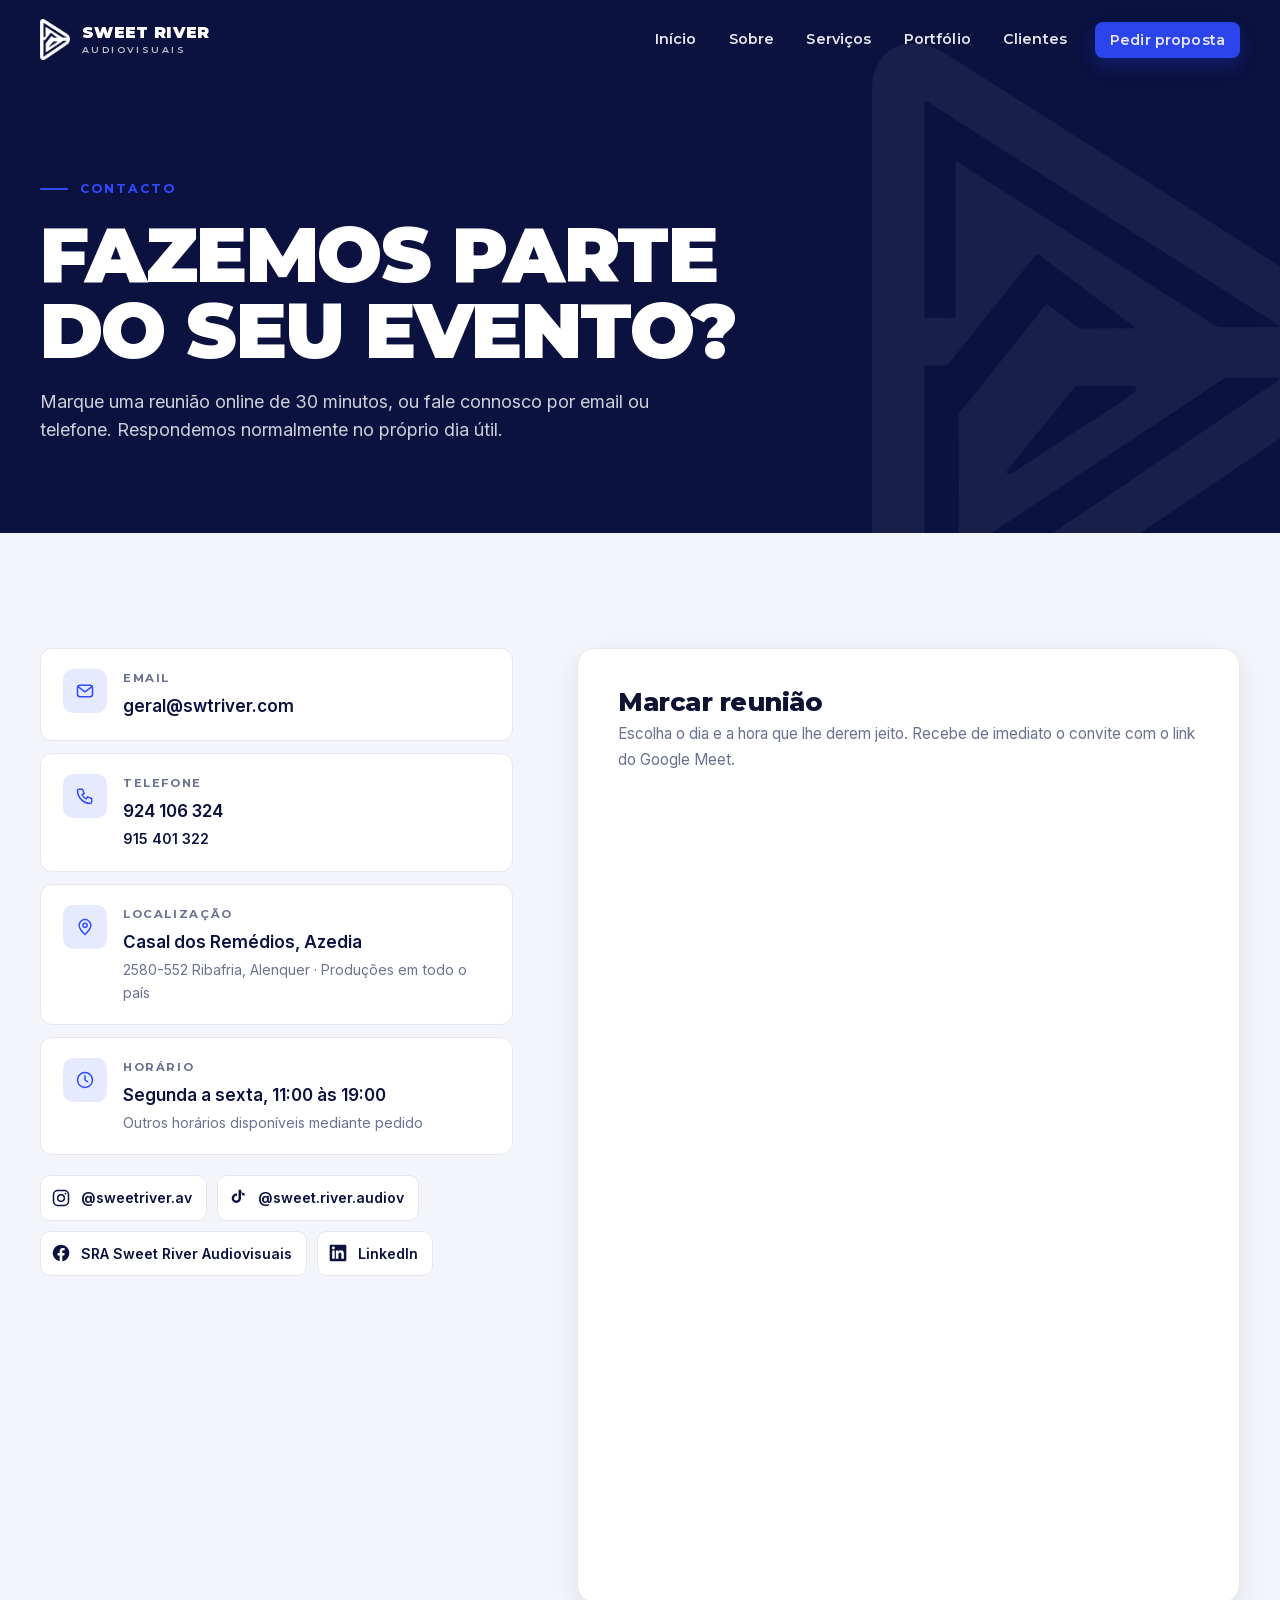
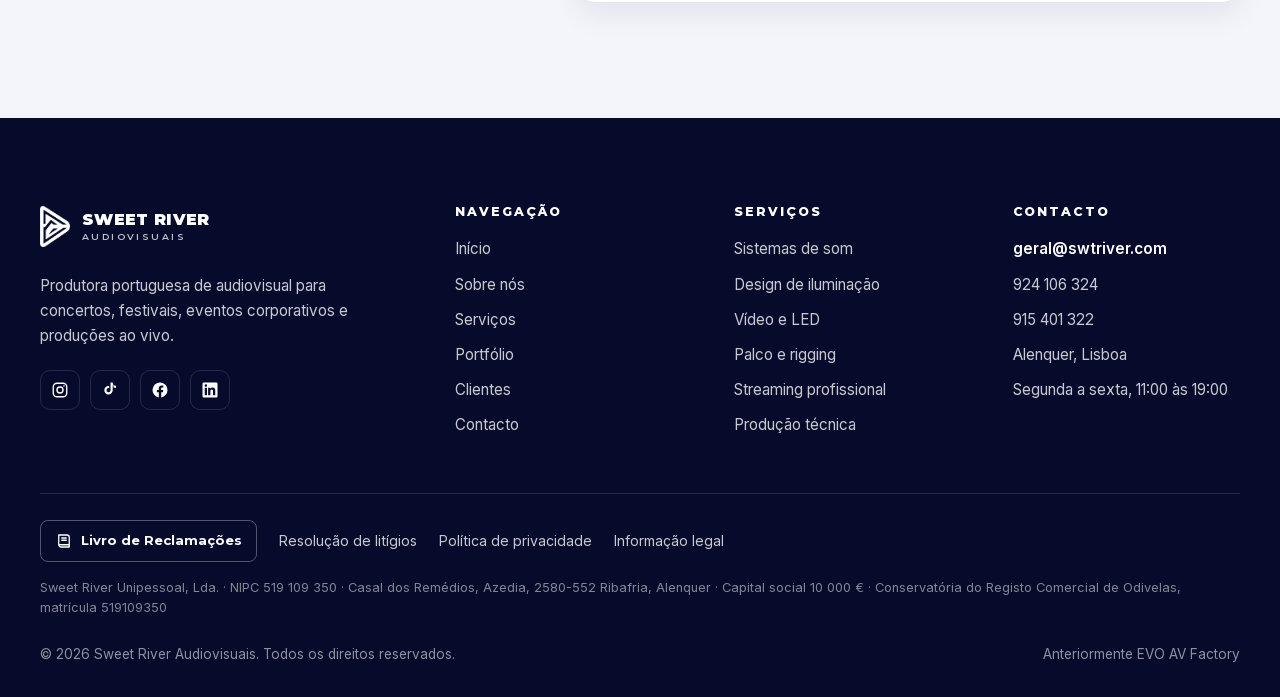
==== commit 8d13d41b: "Topo: vídeo a tocar também no telemóvel (versão leve, sem os 2 s da marca de água) e texto curto na " ====
--- a/contacto.html
+++ b/contacto.html
@@ -19,8 +19,8 @@
   <link rel="apple-touch-icon" href="imagens/logo/apple-touch-icon.png" />
   <link rel="preload" href="assets/fonts/montserrat-latin.woff2" as="font" type="font/woff2" crossorigin />
   <link rel="preload" href="assets/fonts/inter-latin.woff2" as="font" type="font/woff2" crossorigin />
-  <link rel="stylesheet" href="assets/css/fonts.css?v=20261106e" />
-  <link rel="stylesheet" href="assets/css/style.css?v=20261106e" />
+  <link rel="stylesheet" href="assets/css/fonts.css?v=20261106f" />
+  <link rel="stylesheet" href="assets/css/style.css?v=20261106f" />
   <script>document.documentElement.classList.add('js');</script>
 </head>
 <body>
@@ -162,6 +162,6 @@
     </div>
   </footer>
 
-  <script src="assets/js/main.js?v=20261106e" defer></script>
+  <script src="assets/js/main.js?v=20261106f" defer></script>
 </body>
 </html>
--- a/assets/css/style.css
+++ b/assets/css/style.css
@@ -195,11 +195,9 @@
     linear-gradient(180deg, rgba(11, 18, 64, 0.55) 0%, rgba(11, 18, 64, 0.25) 40%, rgba(11, 18, 64, 0.85) 100%),
     linear-gradient(90deg, rgba(11, 18, 64, 0.45) 0%, rgba(11, 18, 64, 0) 60%);
 }
-/* Telemóvel: imagem fixa em vez de vídeo (sem marca de água, sem descarregar 15 MB) e véu mais escuro para o texto respirar */
+/* Telemóvel: véu mais escuro para o texto respirar (o vídeo vem numa versão mais leve, ver main.js) */
 @media (max-width: 760px) {
-  .hero__media video { display: none; }
-  .hero__media { background: var(--navy) url('https://res.cloudinary.com/dyjxruqsq/video/upload/so_20,w_900,h_1600,c_fill,g_auto,q_auto,f_jpg/v1777852514/evoav_horizontal_gugywz.jpg') center / cover no-repeat; }
-  .hero__overlay { background: linear-gradient(180deg, rgba(11, 18, 64, 0.62) 0%, rgba(11, 18, 64, 0.66) 45%, rgba(11, 18, 64, 0.94) 100%); }
+  .hero__overlay { background: linear-gradient(180deg, rgba(11, 18, 64, 0.5) 0%, rgba(11, 18, 64, 0.55) 45%, rgba(11, 18, 64, 0.92) 100%); }
 }
 .hero__inner { padding: 160px 0 0; width: 100%; }
 .hero__content { max-width: 860px; padding-bottom: clamp(56px, 8vw, 96px); }
@@ -207,6 +205,7 @@
 .hero__title { color: #fff; margin-bottom: 24px; text-wrap: balance; }
 .hero__title em { font-style: normal; color: #8fa0ff; }
 .hero__lead { max-width: 620px; color: rgba(255, 255, 255, 0.82); margin-bottom: 36px; }
+.hero__lead--short { display: none; }
 .hero__actions { display: flex; flex-wrap: wrap; gap: 14px; }
 .hero__bar {
   border-top: 1px solid var(--line-dark);
@@ -489,7 +488,8 @@
   .hero__content .eyebrow { font-size: 0.66rem; letter-spacing: 0.14em; margin-bottom: 14px; }
   .hero__content .eyebrow::before { display: none; }
   .hero__title { font-size: 2.35rem; margin-bottom: 18px; }
-  .hero__lead { font-size: 0.98rem; line-height: 1.55; margin-bottom: 28px; }
+  .hero__lead { display: none; }
+  .hero__lead--short { display: block; font-size: 1rem; line-height: 1.55; margin-bottom: 26px; max-width: 30ch; }
   .hero__actions { gap: 10px; }
   .hero__actions .btn { width: 100%; }
   .services { grid-template-columns: 1fr; }
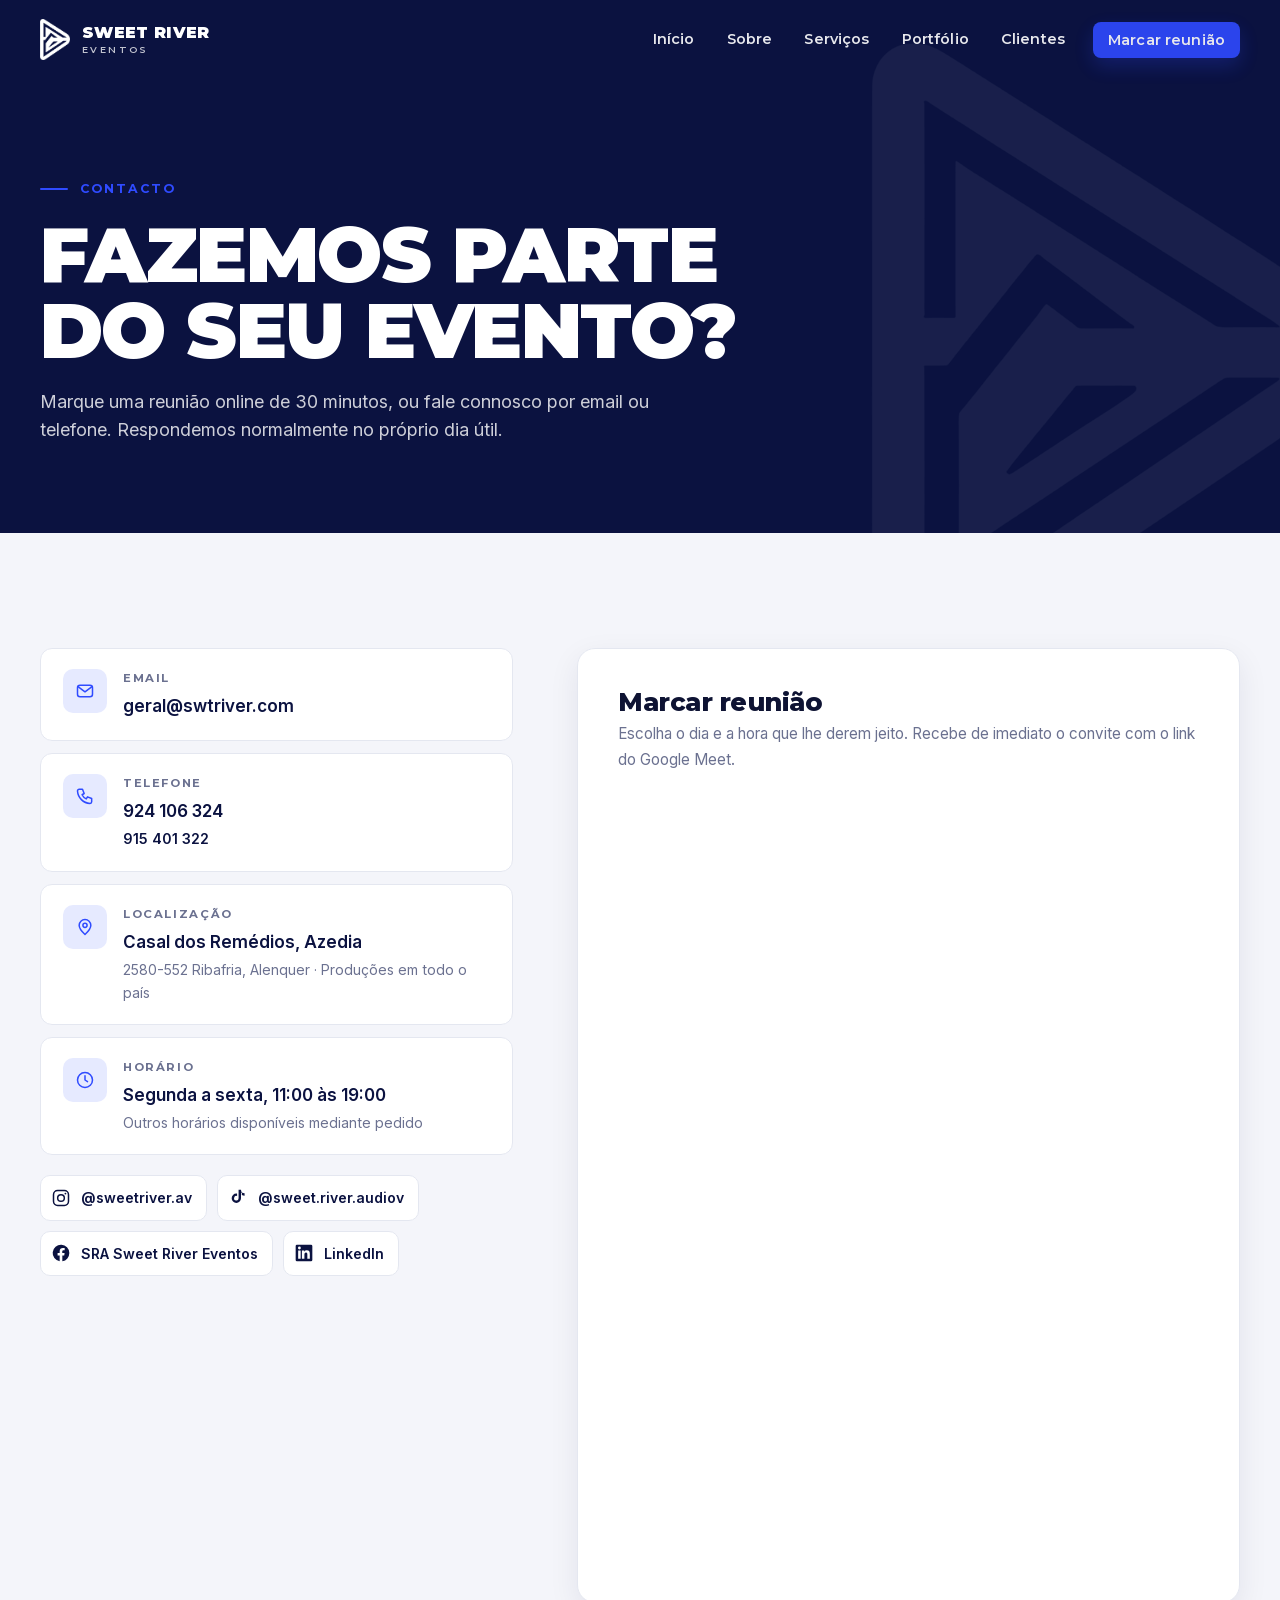
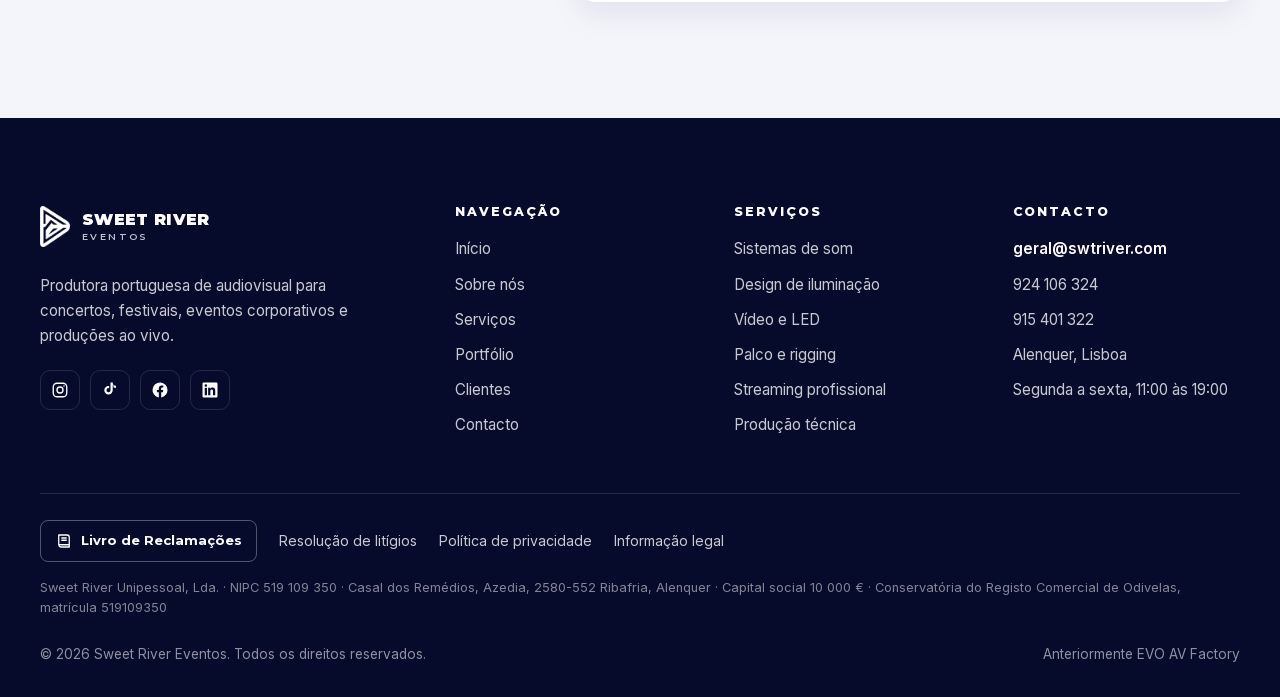
==== commit 60a9c90e: "Grelha de clientes sem corte no iOS, marca Sweet River Eventos, botões Marcar reunião para o calendá" ====
--- a/contacto.html
+++ b/contacto.html
@@ -3,14 +3,14 @@
 <head>
   <meta charset="UTF-8" />
   <meta name="viewport" content="width=device-width, initial-scale=1.0" />
-  <title>Contacto | Sweet River Audiovisuais</title>
-  <meta name="description" content="Peça uma proposta técnica à Sweet River Audiovisuais. Som, iluminação, vídeo, LED, palco e produção para o seu evento. Alenquer, Lisboa. 924 106 324 · geral@swtriver.com" />
+  <title>Contacto | Sweet River Eventos</title>
+  <meta name="description" content="Marque uma reunião online com a Sweet River Eventos. Som, iluminação, vídeo, LED, palco e produção para o seu evento. Alenquer, Lisboa. 924 106 324 · geral@swtriver.com" />
   <link rel="canonical" href="https://swtriver.com/contacto.html" />
   <meta property="og:type" content="website" />
   <meta property="og:locale" content="pt_PT" />
-  <meta property="og:site_name" content="Sweet River Audiovisuais" />
-  <meta property="og:title" content="Contacto | Sweet River Audiovisuais" />
-  <meta property="og:description" content="Fazemos parte do seu evento? Peça uma proposta técnica à medida." />
+  <meta property="og:site_name" content="Sweet River Eventos" />
+  <meta property="og:title" content="Contacto | Sweet River Eventos" />
+  <meta property="og:description" content="Fazemos parte do seu evento? Marque uma reunião online de 30 minutos." />
   <meta property="og:url" content="https://swtriver.com/contacto.html" />
   <meta property="og:image" content="https://swtriver.com/imagens/fotos/og-image.jpg" />
   <meta name="theme-color" content="#0b1240" />
@@ -19,8 +19,8 @@
   <link rel="apple-touch-icon" href="imagens/logo/apple-touch-icon.png" />
   <link rel="preload" href="assets/fonts/montserrat-latin.woff2" as="font" type="font/woff2" crossorigin />
   <link rel="preload" href="assets/fonts/inter-latin.woff2" as="font" type="font/woff2" crossorigin />
-  <link rel="stylesheet" href="assets/css/fonts.css?v=20261106f" />
-  <link rel="stylesheet" href="assets/css/style.css?v=20261106f" />
+  <link rel="stylesheet" href="assets/css/fonts.css?v=20261106g" />
+  <link rel="stylesheet" href="assets/css/style.css?v=20261106g" />
   <script>document.documentElement.classList.add('js');</script>
 </head>
 <body>
@@ -28,9 +28,9 @@
 
   <nav class="nav" id="nav" aria-label="Navegação principal">
     <div class="container nav__row">
-      <a href="index.html" class="brand" aria-label="Sweet River Audiovisuais, início">
+      <a href="index.html" class="brand" aria-label="Sweet River Eventos, início">
         <span class="brand__mark" aria-hidden="true"></span>
-        <span class="brand__text"><span class="brand__name">Sweet River</span><span class="brand__sub">Audiovisuais</span></span>
+        <span class="brand__text"><span class="brand__name">Sweet River</span><span class="brand__sub">Eventos</span></span>
       </a>
       <button class="nav__toggle" id="navToggle" aria-expanded="false" aria-controls="navLinks" aria-label="Abrir menu"><span></span><span></span><span></span></button>
       <ul class="nav__links" id="navLinks">
@@ -39,7 +39,7 @@
         <li><a href="index.html#servicos">Serviços</a></li>
         <li><a href="portfolio.html">Portfólio</a></li>
         <li><a href="index.html#clientes">Clientes</a></li>
-        <li><a href="contacto.html" class="btn btn--primary nav__cta" aria-current="page">Pedir proposta</a></li>
+        <li><a href="#reuniao" class="btn btn--primary nav__cta" aria-current="page">Marcar reunião</a></li>
       </ul>
     </div>
   </nav>
@@ -79,8 +79,8 @@
           <div class="socials" data-reveal style="--d:.24s" aria-label="Redes sociais">
             <a href="https://www.instagram.com/sweetriver.av/" target="_blank" rel="noopener"><svg viewBox="0 0 24 24" fill="none" aria-hidden="true"><rect x="3" y="3" width="18" height="18" rx="5" stroke="currentColor" stroke-width="1.8"/><circle cx="12" cy="12" r="4" stroke="currentColor" stroke-width="1.8"/><circle cx="17.3" cy="6.7" r="1.1" fill="currentColor"/></svg>@sweetriver.av</a>
             <a href="https://www.tiktok.com/@sweet.river.audiov" target="_blank" rel="noopener"><svg viewBox="0 0 24 24" fill="currentColor" aria-hidden="true"><path d="M16.6 5.8a4.3 4.3 0 0 1-1-.1v6.6a5.6 5.6 0 1 1-5.6-5.6c.3 0 .6 0 .9.1v2.9a2.7 2.7 0 1 0 1.8 2.6V2h2.9a4.3 4.3 0 0 0 4.3 4.3v2.9a7.2 7.2 0 0 1-3.3-.8z"/></svg>@sweet.river.audiov</a>
-            <a href="https://www.facebook.com/search/pages/?q=SRA%20Sweet%20River%20Audiovisuais" target="_blank" rel="noopener"><svg viewBox="0 0 24 24" fill="currentColor" aria-hidden="true"><path d="M22 12a10 10 0 1 0-11.6 9.9v-7H7.9V12h2.5V9.8c0-2.5 1.5-3.9 3.8-3.9 1.1 0 2.2.2 2.2.2v2.5h-1.3c-1.2 0-1.6.8-1.6 1.6V12h2.8l-.4 2.9h-2.3v7A10 10 0 0 0 22 12z"/></svg>SRA Sweet River Audiovisuais</a>
-            <a href="https://www.linkedin.com/search/results/companies/?keywords=SRA%20Sweet%20River%20Audiovisuais" target="_blank" rel="noopener"><svg viewBox="0 0 24 24" fill="currentColor" aria-hidden="true"><path d="M20.4 2H3.6A1.6 1.6 0 0 0 2 3.6v16.8A1.6 1.6 0 0 0 3.6 22h16.8a1.6 1.6 0 0 0 1.6-1.6V3.6A1.6 1.6 0 0 0 20.4 2zM8 19H5V9h3zM6.5 7.7A1.7 1.7 0 1 1 8.2 6a1.7 1.7 0 0 1-1.7 1.7zM19 19h-3v-4.9c0-1.2 0-2.7-1.6-2.7s-1.9 1.3-1.9 2.6V19h-3V9h2.9v1.4a3.2 3.2 0 0 1 2.9-1.6c3.1 0 3.7 2 3.7 4.7z"/></svg>LinkedIn</a>
+            <a href="https://www.facebook.com/search/pages/?q=SRA%20Sweet%20River%20Eventos" target="_blank" rel="noopener"><svg viewBox="0 0 24 24" fill="currentColor" aria-hidden="true"><path d="M22 12a10 10 0 1 0-11.6 9.9v-7H7.9V12h2.5V9.8c0-2.5 1.5-3.9 3.8-3.9 1.1 0 2.2.2 2.2.2v2.5h-1.3c-1.2 0-1.6.8-1.6 1.6V12h2.8l-.4 2.9h-2.3v7A10 10 0 0 0 22 12z"/></svg>SRA Sweet River Eventos</a>
+            <a href="https://www.linkedin.com/search/results/companies/?keywords=SRA%20Sweet%20River%20Eventos" target="_blank" rel="noopener"><svg viewBox="0 0 24 24" fill="currentColor" aria-hidden="true"><path d="M20.4 2H3.6A1.6 1.6 0 0 0 2 3.6v16.8A1.6 1.6 0 0 0 3.6 22h16.8a1.6 1.6 0 0 0 1.6-1.6V3.6A1.6 1.6 0 0 0 20.4 2zM8 19H5V9h3zM6.5 7.7A1.7 1.7 0 1 1 8.2 6a1.7 1.7 0 0 1-1.7 1.7zM19 19h-3v-4.9c0-1.2 0-2.7-1.6-2.7s-1.9 1.3-1.9 2.6V19h-3V9h2.9v1.4a3.2 3.2 0 0 1 2.9-1.6c3.1 0 3.7 2 3.7 4.7z"/></svg>LinkedIn</a>
           </div>
         </div>
 
@@ -89,7 +89,7 @@
             <h2>Marcar reunião</h2>
             <p>Escolha o dia e a hora que lhe derem jeito. Recebe de imediato o convite com o link do Google Meet.</p>
           </div>
-          <iframe src="https://calendar.google.com/calendar/appointments/schedules/AcZssZ2dxiLxt9Z3PYQD8b67V5HNtiJbDsd3cSq2D1EoiRdAi0SQQ4Rsc4NX3Q77rBlpBlhRh99kxcdv?gv=true" title="Marcar reunião com a Sweet River Audiovisuais" loading="lazy"></iframe>
+          <iframe src="https://calendar.google.com/calendar/appointments/schedules/AcZssZ2dxiLxt9Z3PYQD8b67V5HNtiJbDsd3cSq2D1EoiRdAi0SQQ4Rsc4NX3Q77rBlpBlhRh99kxcdv?gv=true" title="Marcar reunião com a Sweet River Eventos" loading="lazy"></iframe>
         </div>
 
       </div>
@@ -101,16 +101,16 @@
     <div class="container">
       <div class="footer__grid">
         <div>
-          <a href="index.html" class="brand" aria-label="Sweet River Audiovisuais">
+          <a href="index.html" class="brand" aria-label="Sweet River Eventos">
             <span class="brand__mark" aria-hidden="true"></span>
-            <span class="brand__text"><span class="brand__name">Sweet River</span><span class="brand__sub">Audiovisuais</span></span>
+            <span class="brand__text"><span class="brand__name">Sweet River</span><span class="brand__sub">Eventos</span></span>
           </a>
           <p class="footer__tagline">Produtora portuguesa de audiovisual para concertos, festivais, eventos corporativos e produções ao vivo.</p>
           <div class="footer__social">
             <a href="https://www.instagram.com/sweetriver.av/" target="_blank" rel="noopener" aria-label="Instagram"><svg viewBox="0 0 24 24" fill="none" aria-hidden="true"><rect x="3" y="3" width="18" height="18" rx="5" stroke="currentColor" stroke-width="1.8"/><circle cx="12" cy="12" r="4" stroke="currentColor" stroke-width="1.8"/><circle cx="17.3" cy="6.7" r="1.1" fill="currentColor"/></svg></a>
             <a href="https://www.tiktok.com/@sweet.river.audiov" target="_blank" rel="noopener" aria-label="TikTok"><svg viewBox="0 0 24 24" fill="currentColor" aria-hidden="true"><path d="M16.6 5.8a4.3 4.3 0 0 1-1-.1v6.6a5.6 5.6 0 1 1-5.6-5.6c.3 0 .6 0 .9.1v2.9a2.7 2.7 0 1 0 1.8 2.6V2h2.9a4.3 4.3 0 0 0 4.3 4.3v2.9a7.2 7.2 0 0 1-3.3-.8z"/></svg></a>
-            <a href="https://www.facebook.com/search/pages/?q=SRA%20Sweet%20River%20Audiovisuais" target="_blank" rel="noopener" aria-label="Facebook"><svg viewBox="0 0 24 24" fill="currentColor" aria-hidden="true"><path d="M22 12a10 10 0 1 0-11.6 9.9v-7H7.9V12h2.5V9.8c0-2.5 1.5-3.9 3.8-3.9 1.1 0 2.2.2 2.2.2v2.5h-1.3c-1.2 0-1.6.8-1.6 1.6V12h2.8l-.4 2.9h-2.3v7A10 10 0 0 0 22 12z"/></svg></a>
-            <a href="https://www.linkedin.com/search/results/companies/?keywords=SRA%20Sweet%20River%20Audiovisuais" target="_blank" rel="noopener" aria-label="LinkedIn"><svg viewBox="0 0 24 24" fill="currentColor" aria-hidden="true"><path d="M20.4 2H3.6A1.6 1.6 0 0 0 2 3.6v16.8A1.6 1.6 0 0 0 3.6 22h16.8a1.6 1.6 0 0 0 1.6-1.6V3.6A1.6 1.6 0 0 0 20.4 2zM8 19H5V9h3zM6.5 7.7A1.7 1.7 0 1 1 8.2 6a1.7 1.7 0 0 1-1.7 1.7zM19 19h-3v-4.9c0-1.2 0-2.7-1.6-2.7s-1.9 1.3-1.9 2.6V19h-3V9h2.9v1.4a3.2 3.2 0 0 1 2.9-1.6c3.1 0 3.7 2 3.7 4.7z"/></svg></a>
+            <a href="https://www.facebook.com/search/pages/?q=SRA%20Sweet%20River%20Eventos" target="_blank" rel="noopener" aria-label="Facebook"><svg viewBox="0 0 24 24" fill="currentColor" aria-hidden="true"><path d="M22 12a10 10 0 1 0-11.6 9.9v-7H7.9V12h2.5V9.8c0-2.5 1.5-3.9 3.8-3.9 1.1 0 2.2.2 2.2.2v2.5h-1.3c-1.2 0-1.6.8-1.6 1.6V12h2.8l-.4 2.9h-2.3v7A10 10 0 0 0 22 12z"/></svg></a>
+            <a href="https://www.linkedin.com/search/results/companies/?keywords=SRA%20Sweet%20River%20Eventos" target="_blank" rel="noopener" aria-label="LinkedIn"><svg viewBox="0 0 24 24" fill="currentColor" aria-hidden="true"><path d="M20.4 2H3.6A1.6 1.6 0 0 0 2 3.6v16.8A1.6 1.6 0 0 0 3.6 22h16.8a1.6 1.6 0 0 0 1.6-1.6V3.6A1.6 1.6 0 0 0 20.4 2zM8 19H5V9h3zM6.5 7.7A1.7 1.7 0 1 1 8.2 6a1.7 1.7 0 0 1-1.7 1.7zM19 19h-3v-4.9c0-1.2 0-2.7-1.6-2.7s-1.9 1.3-1.9 2.6V19h-3V9h2.9v1.4a3.2 3.2 0 0 1 2.9-1.6c3.1 0 3.7 2 3.7 4.7z"/></svg></a>
           </div>
         </div>
         <div>
@@ -156,12 +156,12 @@
         <p>Sweet River Unipessoal, Lda. · NIPC 519 109 350 · Casal dos Remédios, Azedia, 2580-552 Ribafria, Alenquer · Capital social 10 000 € · Conservatória do Registo Comercial de Odivelas, matrícula 519109350</p>
       </div>
       <div class="footer__bottom">
-        <span>© <span data-year>2026</span> Sweet River Audiovisuais. Todos os direitos reservados.</span>
+        <span>© <span data-year>2026</span> Sweet River Eventos. Todos os direitos reservados.</span>
         <span>Anteriormente EVO AV Factory</span>
       </div>
     </div>
   </footer>
 
-  <script src="assets/js/main.js?v=20261106f" defer></script>
+  <script src="assets/js/main.js?v=20261106g" defer></script>
 </body>
 </html>
--- a/assets/css/style.css
+++ b/assets/css/style.css
@@ -1,5 +1,5 @@
 /* ==========================================================================
-   Sweet River Audiovisuais — folha de estilos partilhada
+   Sweet River Eventos — folha de estilos partilhada
    ========================================================================== */
 
 :root {
@@ -42,6 +42,7 @@
   background: var(--bg);
   -webkit-font-smoothing: antialiased;
   overflow-x: hidden;
+  overflow-x: clip;
 }
 img, video { display: block; max-width: 100%; }
 img { height: auto; }
@@ -239,19 +240,19 @@
 .about__stat strong { font-family: var(--font-d); font-size: 2rem; font-weight: 900; color: var(--navy); line-height: 1; }
 .about__stat span { font-size: 0.85rem; color: var(--muted); font-weight: 500; }
 .about__text p + p { margin-top: 16px; }
-.pillars { display: grid; grid-template-columns: repeat(3, 1fr); gap: 12px; margin-top: 32px; }
+.pillars { display: grid; grid-template-columns: repeat(3, minmax(0, 1fr)); gap: 12px; margin-top: 32px; }
 .pillars li {
   display: flex; flex-direction: column; gap: 10px; padding: 16px; border: 1px solid var(--line); border-radius: var(--r); background: #fff;
   font-family: var(--font-d); font-weight: 700; font-size: 0.9rem; line-height: 1.25; color: var(--navy);
 }
 .pillars svg { width: 24px; height: 24px; color: var(--blue); }
-.values { display: grid; grid-template-columns: repeat(3, 1fr); gap: clamp(20px, 3vw, 40px); margin-top: clamp(48px, 6vw, 80px); padding-top: clamp(40px, 5vw, 64px); border-top: 1px solid var(--line); }
+.values { display: grid; grid-template-columns: repeat(3, minmax(0, 1fr)); gap: clamp(20px, 3vw, 40px); margin-top: clamp(48px, 6vw, 80px); padding-top: clamp(40px, 5vw, 64px); border-top: 1px solid var(--line); }
 .values h3 { font-size: 1.1rem; margin-bottom: 8px; display: flex; align-items: center; gap: 10px; }
 .values h3::before { content: ""; width: 8px; height: 8px; border-radius: 50%; background: var(--blue); }
 .values p { color: var(--ink-2); font-size: 0.98rem; }
 
 /* ---------- Serviços ---------- */
-.services { display: grid; grid-template-columns: repeat(3, 1fr); gap: clamp(18px, 2.4vw, 28px); }
+.services { display: grid; grid-template-columns: repeat(3, minmax(0, 1fr)); gap: clamp(18px, 2.4vw, 28px); }
 .service {
   background: #fff; border: 1px solid var(--line); border-radius: var(--r-lg); overflow: hidden; display: flex; flex-direction: column;
   transition: transform .35s var(--ease), box-shadow .35s var(--ease);
@@ -286,7 +287,7 @@
 .fullprod h3 { color: #fff; font-size: clamp(1.5rem, 2.6vw, 2.1rem); margin-bottom: 14px; }
 .fullprod p { color: rgba(255, 255, 255, 0.75); }
 .fullprod .btn { margin-top: 24px; }
-.fullprod__list { display: grid; grid-template-columns: repeat(2, 1fr); gap: 10px 28px; position: relative; z-index: 1; }
+.fullprod__list { display: grid; grid-template-columns: repeat(2, minmax(0, 1fr)); gap: 10px 28px; position: relative; z-index: 1; }
 .fullprod__list li { display: flex; gap: 12px; align-items: flex-start; font-size: 0.95rem; color: rgba(255, 255, 255, 0.88); line-height: 1.4; padding: 6px 0; border-bottom: 1px solid var(--line-dark); }
 .fullprod__list li::before { content: ""; flex: none; width: 6px; height: 6px; margin-top: 9px; border-radius: 50%; background: #8fa0ff; }
 
@@ -323,7 +324,7 @@
 .masonry figure:hover img { transform: scale(1.03); }
 
 /* ---------- Clientes ---------- */
-.logos { display: grid; grid-template-columns: repeat(4, 1fr); gap: 14px; }
+.logos { display: grid; grid-template-columns: repeat(4, minmax(0, 1fr)); gap: 14px; }
 .logos li {
   display: flex; align-items: center; justify-content: center; min-height: 140px; padding: 22px 28px;
   background: #fff; border: 1px solid var(--line); border-radius: var(--r);
@@ -331,7 +332,7 @@
 }
 .logos li:hover { box-shadow: var(--shadow); border-color: #d6daea; }
 .logos img {
-  max-height: 72px; max-width: 180px; width: auto; height: auto; object-fit: contain;
+  max-height: 72px; max-width: min(180px, 100%); min-width: 0; width: auto; height: auto; object-fit: contain;
   filter: grayscale(1); opacity: 0.72; transition: filter .35s var(--ease), opacity .35s var(--ease);
 }
 .logos li:hover img { filter: none; opacity: 1; }
@@ -378,7 +379,7 @@
 .form-card h2 { font-size: 1.6rem; margin-bottom: 6px; }
 .form-card > p { color: var(--muted); font-size: 0.95rem; margin-bottom: 26px; }
 .form { display: grid; gap: 18px; }
-.form__row { display: grid; grid-template-columns: 1fr 1fr; gap: 18px; }
+.form__row { display: grid; grid-template-columns: minmax(0, 1fr) minmax(0, 1fr); gap: 18px; }
 .form__field { display: grid; gap: 7px; }
 .form__field label { font-family: var(--font-d); font-weight: 700; font-size: 0.8rem; letter-spacing: 0.04em; color: var(--navy); }
 .form__field label span { color: var(--blue); }
@@ -398,7 +399,7 @@
 .form__honey { position: absolute; left: -9999px; width: 1px; height: 1px; opacity: 0; }
 
 /* ---------- Marcação de reunião (Google Calendar) ---------- */
-.booking-card { background: #fff; border: 1px solid var(--line); border-radius: var(--r-lg); box-shadow: var(--shadow); overflow: hidden; }
+.booking-card { scroll-margin-top: 18px; background: #fff; border: 1px solid var(--line); border-radius: var(--r-lg); box-shadow: var(--shadow); overflow: hidden; }
 .booking-card__head { padding: clamp(24px, 3.5vw, 40px) clamp(24px, 3.5vw, 40px) 10px; }
 .booking-card__head h2 { font-size: 1.6rem; margin-bottom: 6px; }
 .booking-card__head p { color: var(--muted); font-size: 0.95rem; }
@@ -465,18 +466,18 @@
 
 /* ---------- Responsive ---------- */
 @media (max-width: 1100px) {
-  .logos { grid-template-columns: repeat(3, 1fr); }
+  .logos { grid-template-columns: repeat(3, minmax(0, 1fr)); }
 }
 @media (max-width: 960px) {
-  .services { grid-template-columns: repeat(2, 1fr); }
-  .about__grid { grid-template-columns: 1fr; }
+  .services { grid-template-columns: repeat(2, minmax(0, 1fr)); }
+  .about__grid { grid-template-columns: minmax(0, 1fr); }
   .about__media { max-width: 520px; }
   .about__stat { left: 16px; bottom: -22px; }
-  .fullprod { grid-template-columns: 1fr; }
-  .cta__grid { grid-template-columns: 1fr; }
+  .fullprod { grid-template-columns: minmax(0, 1fr); }
+  .cta__grid { grid-template-columns: minmax(0, 1fr); }
   .cta__actions { justify-content: flex-start; }
-  .contact__grid { grid-template-columns: 1fr; }
-  .footer__grid { grid-template-columns: 1fr 1fr; }
+  .contact__grid { grid-template-columns: minmax(0, 1fr); }
+  .footer__grid { grid-template-columns: minmax(0, 1fr) minmax(0, 1fr); }
   .masonry { columns: 2; }
   .section-head--row { flex-direction: column; align-items: flex-start; gap: 16px; }
 }
@@ -492,18 +493,18 @@
   .hero__lead--short { display: block; font-size: 1rem; line-height: 1.55; margin-bottom: 26px; max-width: 30ch; }
   .hero__actions { gap: 10px; }
   .hero__actions .btn { width: 100%; }
-  .services { grid-template-columns: 1fr; }
-  .pillars { grid-template-columns: 1fr; }
-  .values { grid-template-columns: 1fr; gap: 24px; }
-  .fullprod__list { grid-template-columns: 1fr; }
-  .reels { grid-template-columns: 1fr; }
+  .services { grid-template-columns: minmax(0, 1fr); }
+  .pillars { grid-template-columns: minmax(0, 1fr); }
+  .values { grid-template-columns: minmax(0, 1fr); gap: 24px; }
+  .fullprod__list { grid-template-columns: minmax(0, 1fr); }
+  .reels { grid-template-columns: minmax(0, 1fr); }
   .vtile { max-width: 420px; margin-inline: auto; }
   .vtile--wide { max-width: none; }
-  .logos { grid-template-columns: repeat(2, 1fr); gap: 10px; }
+  .logos { grid-template-columns: repeat(2, minmax(0, 1fr)); gap: 10px; }
   .logos li { min-height: 104px; padding: 18px; }
-  .logos img { max-height: 56px; max-width: 130px; }
-  .form__row { grid-template-columns: 1fr; }
-  .footer__grid { grid-template-columns: 1fr; }
+  .logos img { max-height: 56px; max-width: min(130px, 100%); }
+  .form__row { grid-template-columns: minmax(0, 1fr); }
+  .footer__grid { grid-template-columns: minmax(0, 1fr); }
   .masonry { columns: 1; }
   .page-head { padding-top: 130px; }
   .cta__actions .btn { width: 100%; }
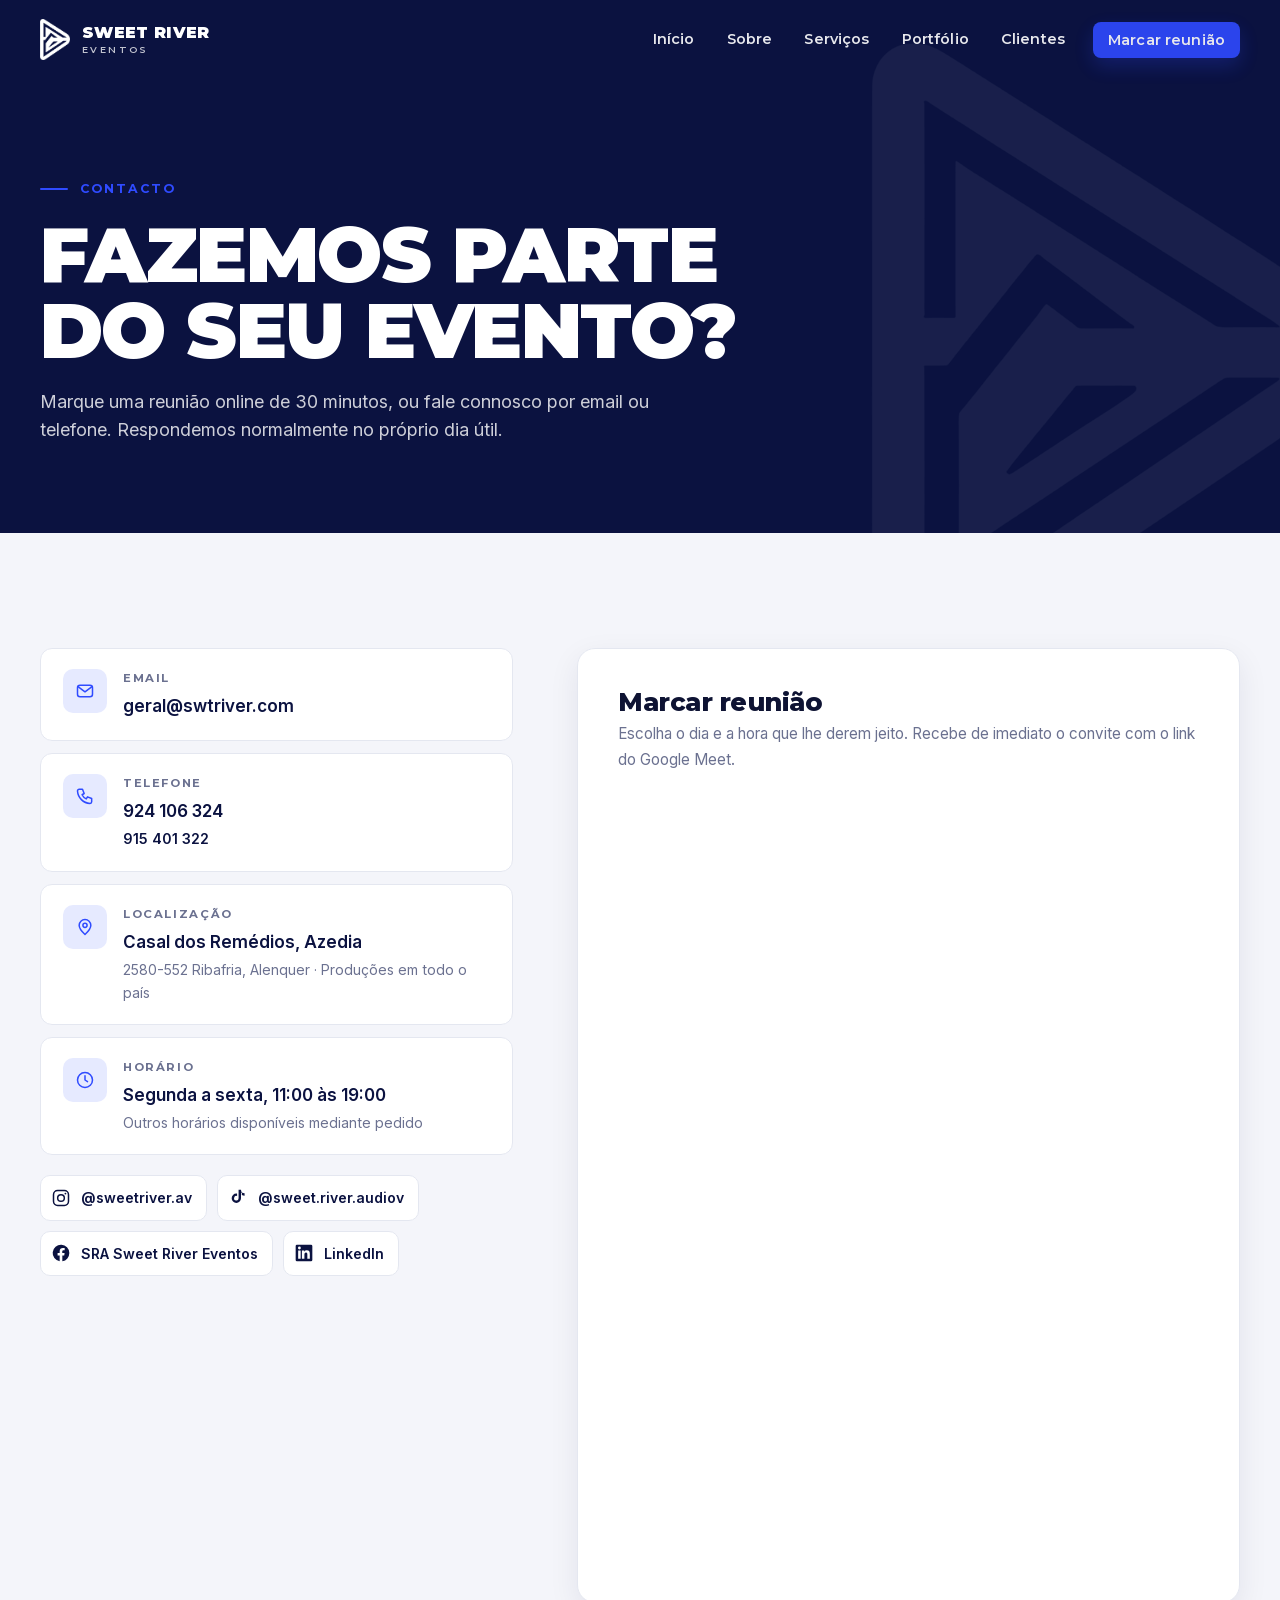
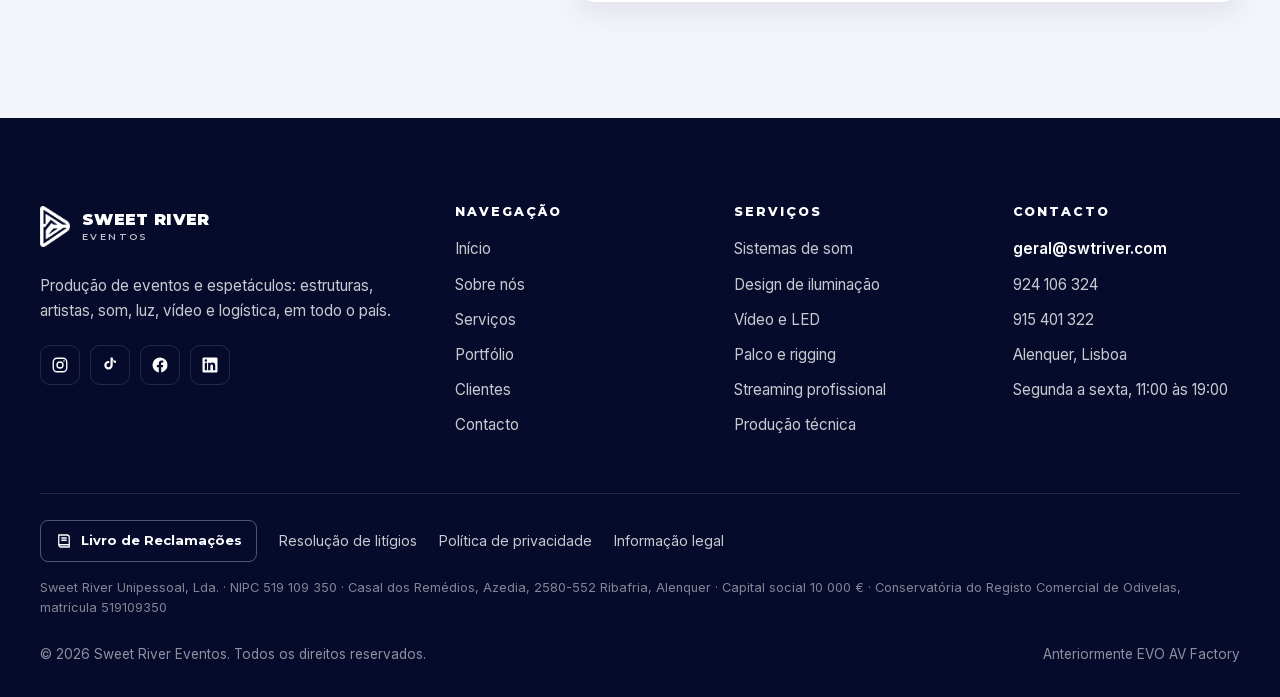
==== commit e37e1d17: "Posicionamento alargado: produção de eventos e espetáculos, cartão Artistas e espetáculos - Títulos," ====
--- a/contacto.html
+++ b/contacto.html
@@ -4,7 +4,7 @@
   <meta charset="UTF-8" />
   <meta name="viewport" content="width=device-width, initial-scale=1.0" />
   <title>Contacto | Sweet River Eventos</title>
-  <meta name="description" content="Marque uma reunião online com a Sweet River Eventos. Som, iluminação, vídeo, LED, palco e produção para o seu evento. Alenquer, Lisboa. 924 106 324 · geral@swtriver.com" />
+  <meta name="description" content="Marque uma reunião online com a Sweet River Eventos. Produção completa de eventos e espetáculos: estruturas, artistas, som, luz, vídeo e logística. Alenquer, Lisboa. 924 106 324 · geral@swtriver.com" />
   <link rel="canonical" href="https://swtriver.com/contacto.html" />
   <meta property="og:type" content="website" />
   <meta property="og:locale" content="pt_PT" />
@@ -19,8 +19,8 @@
   <link rel="apple-touch-icon" href="imagens/logo/apple-touch-icon.png" />
   <link rel="preload" href="assets/fonts/montserrat-latin.woff2" as="font" type="font/woff2" crossorigin />
   <link rel="preload" href="assets/fonts/inter-latin.woff2" as="font" type="font/woff2" crossorigin />
-  <link rel="stylesheet" href="assets/css/fonts.css?v=20261106g" />
-  <link rel="stylesheet" href="assets/css/style.css?v=20261106g" />
+  <link rel="stylesheet" href="assets/css/fonts.css?v=20261106h" />
+  <link rel="stylesheet" href="assets/css/style.css?v=20261106h" />
   <script>document.documentElement.classList.add('js');</script>
 </head>
 <body>
@@ -105,7 +105,7 @@
             <span class="brand__mark" aria-hidden="true"></span>
             <span class="brand__text"><span class="brand__name">Sweet River</span><span class="brand__sub">Eventos</span></span>
           </a>
-          <p class="footer__tagline">Produtora portuguesa de audiovisual para concertos, festivais, eventos corporativos e produções ao vivo.</p>
+          <p class="footer__tagline">Produção de eventos e espetáculos: estruturas, artistas, som, luz, vídeo e logística, em todo o país.</p>
           <div class="footer__social">
             <a href="https://www.instagram.com/sweetriver.av/" target="_blank" rel="noopener" aria-label="Instagram"><svg viewBox="0 0 24 24" fill="none" aria-hidden="true"><rect x="3" y="3" width="18" height="18" rx="5" stroke="currentColor" stroke-width="1.8"/><circle cx="12" cy="12" r="4" stroke="currentColor" stroke-width="1.8"/><circle cx="17.3" cy="6.7" r="1.1" fill="currentColor"/></svg></a>
             <a href="https://www.tiktok.com/@sweet.river.audiov" target="_blank" rel="noopener" aria-label="TikTok"><svg viewBox="0 0 24 24" fill="currentColor" aria-hidden="true"><path d="M16.6 5.8a4.3 4.3 0 0 1-1-.1v6.6a5.6 5.6 0 1 1-5.6-5.6c.3 0 .6 0 .9.1v2.9a2.7 2.7 0 1 0 1.8 2.6V2h2.9a4.3 4.3 0 0 0 4.3 4.3v2.9a7.2 7.2 0 0 1-3.3-.8z"/></svg></a>
@@ -162,6 +162,6 @@
     </div>
   </footer>
 
-  <script src="assets/js/main.js?v=20261106g" defer></script>
+  <script src="assets/js/main.js?v=20261106h" defer></script>
 </body>
 </html>
--- a/assets/css/style.css
+++ b/assets/css/style.css
@@ -273,6 +273,17 @@
 .service__list li span { flex: 1; }
 .service__list li::before {
   background: var(--blue-100) url("data:image/svg+xml,%3Csvg xmlns='http://www.w3.org/2000/svg' viewBox='0 0 16 16'%3E%3Cpath d='M4 8.5l2.5 2.5L12 5.5' fill='none' stroke='%232f4bff' stroke-width='1.8' stroke-linecap='round' stroke-linejoin='round'/%3E%3C/svg%3E") center / 12px no-repeat;
+}
+
+.service--featured { grid-column: 1 / -1; }
+@media (min-width: 761px) {
+  .service--featured { flex-direction: row; }
+  .service--featured .service__media { flex: 0 0 44%; aspect-ratio: auto; position: relative; min-height: 380px; }
+  .service--featured .service__media img { position: absolute; inset: 0; }
+  .service--featured .service__body { padding: clamp(28px, 3.5vw, 48px); justify-content: center; }
+  .service--featured .h-card { font-size: 1.6rem; }
+  .service--featured .service__body p { font-size: 1.05rem; }
+  .service--featured .service__list { grid-template-columns: repeat(2, minmax(0, 1fr)); gap: 10px 20px; }
 }
 
 .fullprod {
